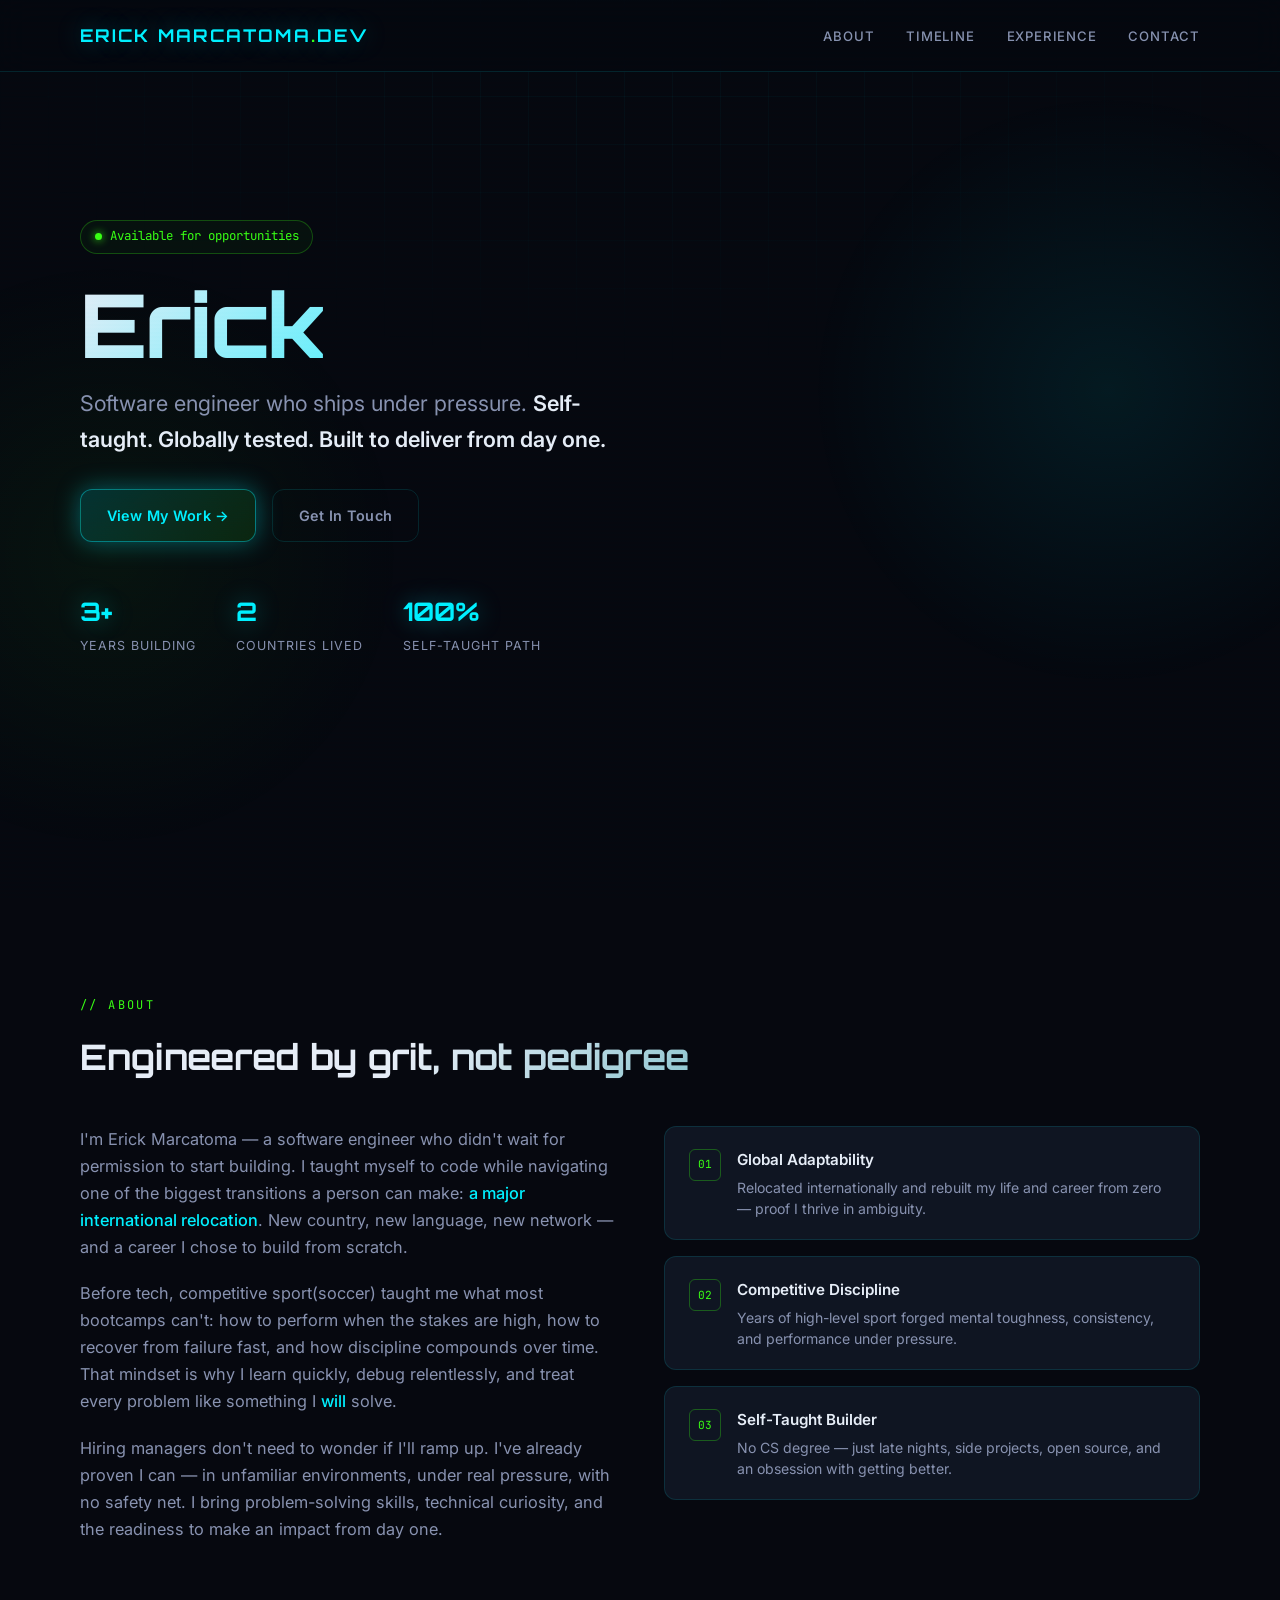
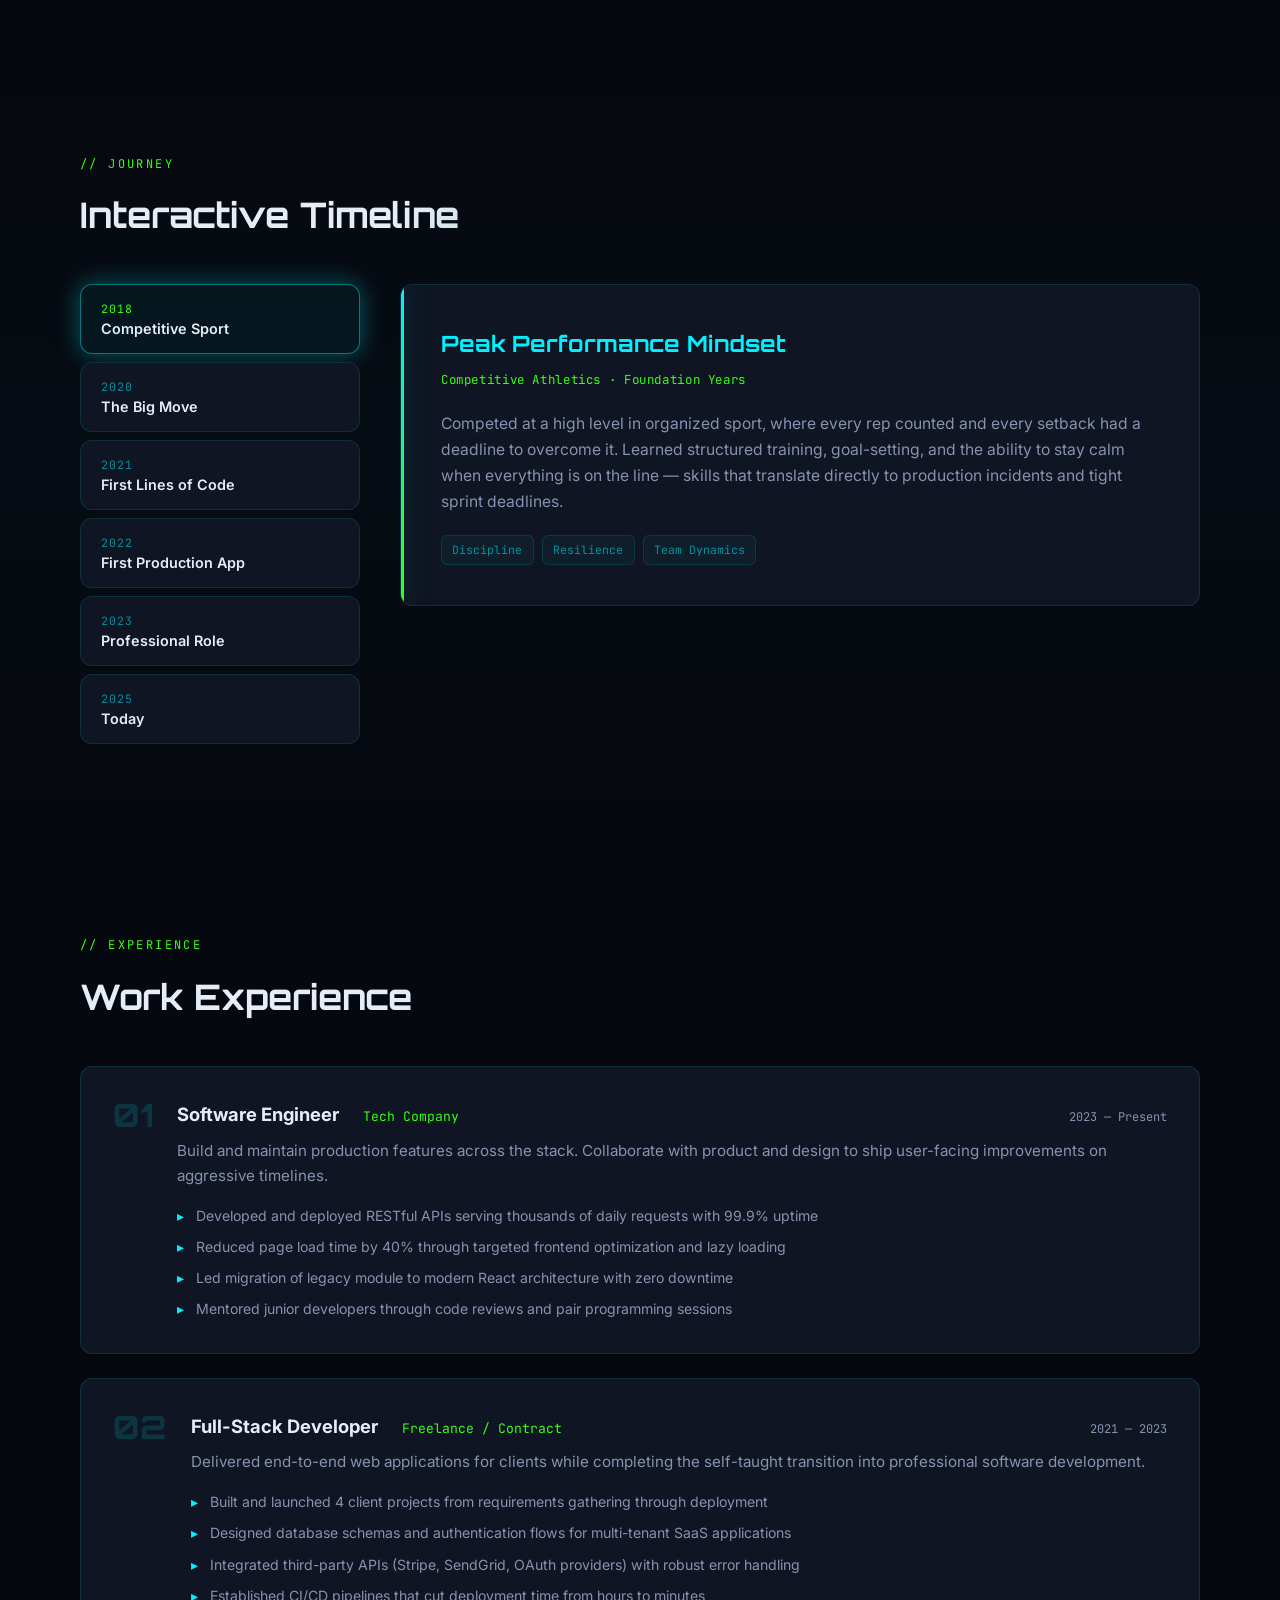
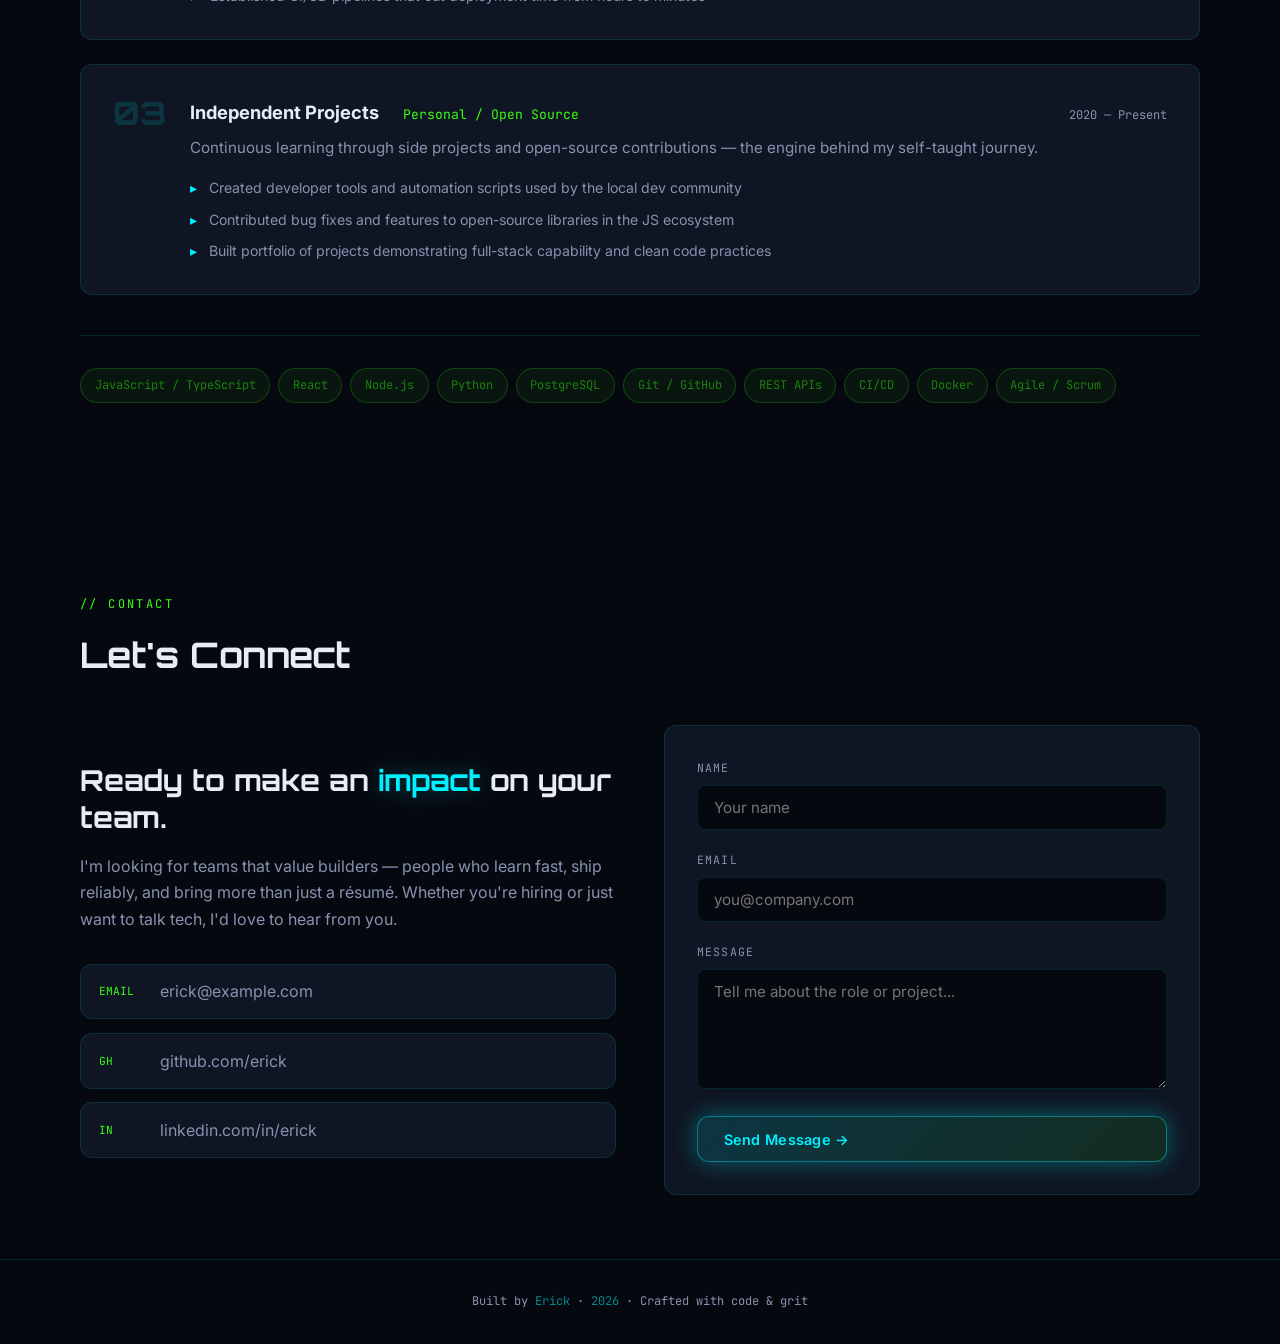
==== PersonalWebsite.html @ 497e7f6c "My first file about my personal website" ====
<!DOCTYPE html>
<html lang="en">
<head>
  <meta charset="UTF-8" />
  <meta name="viewport" content="width=device-width, initial-scale=1.0" />
  <meta name="description" content="Erick — Software Engineer. Self-taught builder with grit, discipline, and day-one impact." />
  <title>Erick Marcatoma | Software Engineer</title>
  <link rel="preconnect" href="https://fonts.googleapis.com" />
  <link rel="preconnect" href="https://fonts.gstatic.com" crossorigin />
  <link href="https://fonts.googleapis.com/css2?family=Inter:wght@300;400;500;600;700&family=Orbitron:wght@500;600;700;800&family=JetBrains+Mono:wght@400;500&display=swap" rel="stylesheet" />
  <style>
    :root {
      --bg: #06080f;
      --bg-elevated: #0c1019;
      --bg-card: #0f1522;
      --border: rgba(0, 240, 255, 0.12);
      --cyan: #00f0ff;
      --green: #39ff14;
      --cyan-dim: rgba(0, 240, 255, 0.55);
      --green-dim: rgba(57, 255, 20, 0.45);
      --text: #e6edf7;
      --text-muted: #8892b0;
      --glow-cyan: 0 0 24px rgba(0, 240, 255, 0.35);
      --glow-green: 0 0 24px rgba(57, 255, 20, 0.25);
      --font-display: "Orbitron", sans-serif;
      --font-body: "Inter", system-ui, sans-serif;
      --font-mono: "JetBrains Mono", monospace;
      --nav-h: 72px;
      --radius: 12px;
      --transition: 0.35s cubic-bezier(0.4, 0, 0.2, 1);
    }

    *, *::before, *::after { box-sizing: border-box; margin: 0; padding: 0; }
    html { scroll-behavior: smooth; scroll-padding-top: var(--nav-h); }

    body {
      font-family: var(--font-body);
      background: var(--bg);
      color: var(--text);
      line-height: 1.65;
      overflow-x: hidden;
    }

    /* Grid background */
    body::before {
      content: "";
      position: fixed;
      inset: 0;
      background-image:
        linear-gradient(rgba(0, 240, 255, 0.03) 1px, transparent 1px),
        linear-gradient(90deg, rgba(0, 240, 255, 0.03) 1px, transparent 1px);
      background-size: 48px 48px;
      mask-image: radial-gradient(ellipse 80% 60% at 50% 0%, black 20%, transparent 70%);
      pointer-events: none;
      z-index: 0;
    }

    .scanline {
      position: fixed;
      inset: 0;
      background: repeating-linear-gradient(
        0deg,
        transparent,
        transparent 2px,
        rgba(0, 240, 255, 0.015) 2px,
        rgba(0, 240, 255, 0.015) 4px
      );
      pointer-events: none;
      z-index: 9999;
      opacity: 0.4;
    }

    a { color: var(--cyan); text-decoration: none; transition: color var(--transition), text-shadow var(--transition); }
    a:hover { color: var(--green); text-shadow: var(--glow-green); }

    .container {
      width: min(1120px, 92vw);
      margin: 0 auto;
      position: relative;
      z-index: 1;
    }

    /* Nav */
    nav {
      position: fixed;
      top: 0;
      left: 0;
      right: 0;
      height: var(--nav-h);
      display: flex;
      align-items: center;
      z-index: 100;
      background: rgba(6, 8, 15, 0.82);
      backdrop-filter: blur(16px);
      border-bottom: 1px solid var(--border);
    }

    .nav-inner {
      width: min(1120px, 92vw);
      margin: 0 auto;
      display: flex;
      align-items: center;
      justify-content: space-between;
    }

    .logo {
      font-family: var(--font-display);
      font-weight: 700;
      font-size: 1.1rem;
      letter-spacing: 0.12em;
      color: var(--cyan);
      text-shadow: var(--glow-cyan);
    }

    .logo span { color: var(--green); }

    .nav-links {
      display: flex;
      gap: 2rem;
      list-style: none;
    }

    .nav-links a {
      font-size: 0.82rem;
      font-weight: 500;
      letter-spacing: 0.06em;
      text-transform: uppercase;
      color: var(--text-muted);
    }

    .nav-links a:hover,
    .nav-links a.active { color: var(--cyan); text-shadow: none; }

    .nav-toggle {
      display: none;
      background: none;
      border: 1px solid var(--border);
      color: var(--cyan);
      padding: 0.4rem 0.6rem;
      border-radius: 6px;
      cursor: pointer;
      font-family: var(--font-mono);
    }

    /* Sections */
    section { padding: 6rem 0; }

    .section-label {
      font-family: var(--font-mono);
      font-size: 0.75rem;
      letter-spacing: 0.2em;
      text-transform: uppercase;
      color: var(--green);
      margin-bottom: 0.75rem;
    }

    .section-title {
      font-family: var(--font-display);
      font-size: clamp(1.6rem, 4vw, 2.2rem);
      font-weight: 700;
      margin-bottom: 2.5rem;
      background: linear-gradient(135deg, var(--text) 30%, var(--cyan-dim));
      -webkit-background-clip: text;
      -webkit-text-fill-color: transparent;
      background-clip: text;
    }

    .reveal {
      opacity: 0;
      transform: translateY(28px);
      transition: opacity 0.7s ease, transform 0.7s ease;
    }

    .reveal.visible {
      opacity: 1;
      transform: translateY(0);
    }

    /* Hero */
    #hero {
      min-height: 100vh;
      display: flex;
      align-items: center;
      padding-top: var(--nav-h);
      position: relative;
    }

    .hero-glow {
      position: absolute;
      width: 600px;
      height: 600px;
      border-radius: 50%;
      background: radial-gradient(circle, rgba(0, 240, 255, 0.08) 0%, transparent 70%);
      top: 10%;
      right: -10%;
      animation: pulse-glow 6s ease-in-out infinite;
      pointer-events: none;
    }

    .hero-glow.green {
      background: radial-gradient(circle, rgba(57, 255, 20, 0.05) 0%, transparent 70%);
      top: auto;
      bottom: 5%;
      left: -15%;
      right: auto;
      animation-delay: -3s;
    }

    @keyframes pulse-glow {
      0%, 100% { transform: scale(1); opacity: 0.6; }
      50% { transform: scale(1.08); opacity: 1; }
    }

    .hero-status {
      display: inline-flex;
      align-items: center;
      gap: 0.5rem;
      font-family: var(--font-mono);
      font-size: 0.78rem;
      color: var(--green);
      border: 1px solid rgba(57, 255, 20, 0.25);
      padding: 0.35rem 0.85rem;
      border-radius: 999px;
      margin-bottom: 1.5rem;
      background: rgba(57, 255, 20, 0.04);
    }

    .hero-status::before {
      content: "";
      width: 7px;
      height: 7px;
      border-radius: 50%;
      background: var(--green);
      box-shadow: 0 0 8px var(--green);
      animation: blink 2s ease-in-out infinite;
    }

    @keyframes blink {
      0%, 100% { opacity: 1; }
      50% { opacity: 0.35; }
    }

    .hero-name {
      font-family: var(--font-display);
      font-size: clamp(3rem, 10vw, 5.5rem);
      font-weight: 800;
      line-height: 1.05;
      letter-spacing: -0.02em;
      margin-bottom: 1rem;
    }

    .hero-name .line {
      display: block;
      background: linear-gradient(135deg, var(--text) 0%, var(--cyan) 50%, var(--green) 100%);
      -webkit-background-clip: text;
      -webkit-text-fill-color: transparent;
      background-clip: text;
    }

    .hero-tagline {
      font-size: clamp(1.05rem, 2.5vw, 1.35rem);
      color: var(--text-muted);
      max-width: 540px;
      margin-bottom: 2rem;
    }

    .hero-tagline strong {
      color: var(--text);
      font-weight: 600;
    }

    .hero-cta {
      display: flex;
      flex-wrap: wrap;
      gap: 1rem;
      margin-bottom: 3rem;
    }

    .btn {
      display: inline-flex;
      align-items: center;
      gap: 0.5rem;
      padding: 0.85rem 1.6rem;
      border-radius: var(--radius);
      font-weight: 600;
      font-size: 0.9rem;
      letter-spacing: 0.02em;
      cursor: pointer;
      transition: all var(--transition);
      border: none;
      font-family: var(--font-body);
    }

    .btn-primary {
      background: linear-gradient(135deg, rgba(0, 240, 255, 0.15), rgba(57, 255, 20, 0.1));
      color: var(--cyan);
      border: 1px solid rgba(0, 240, 255, 0.4);
      box-shadow: var(--glow-cyan);
    }

    .btn-primary:hover {
      background: linear-gradient(135deg, rgba(0, 240, 255, 0.25), rgba(57, 255, 20, 0.15));
      transform: translateY(-2px);
      color: var(--green);
    }

    .btn-ghost {
      background: transparent;
      color: var(--text-muted);
      border: 1px solid var(--border);
    }

    .btn-ghost:hover {
      border-color: var(--cyan-dim);
      color: var(--cyan);
    }

    .hero-stats {
      display: flex;
      flex-wrap: wrap;
      gap: 2.5rem;
    }

    .stat-value {
      font-family: var(--font-display);
      font-size: 1.6rem;
      font-weight: 700;
      color: var(--cyan);
      text-shadow: var(--glow-cyan);
    }

    .stat-label {
      font-size: 0.78rem;
      color: var(--text-muted);
      text-transform: uppercase;
      letter-spacing: 0.08em;
      margin-top: 0.2rem;
    }

    /* About */
    .about-grid {
      display: grid;
      grid-template-columns: 1fr 1fr;
      gap: 3rem;
      align-items: start;
    }

    .about-text p {
      color: var(--text-muted);
      margin-bottom: 1.25rem;
      font-size: 1.02rem;
    }

    .about-text p em {
      color: var(--cyan);
      font-style: normal;
      font-weight: 500;
    }

    .pillars {
      display: flex;
      flex-direction: column;
      gap: 1rem;
    }

    .pillar {
      background: var(--bg-card);
      border: 1px solid var(--border);
      border-radius: var(--radius);
      padding: 1.25rem 1.5rem;
      display: flex;
      gap: 1rem;
      align-items: flex-start;
      transition: border-color var(--transition), box-shadow var(--transition), transform var(--transition);
    }

    .pillar:hover {
      border-color: rgba(0, 240, 255, 0.35);
      box-shadow: var(--glow-cyan);
      transform: translateX(4px);
    }

    .pillar-icon {
      font-family: var(--font-mono);
      font-size: 0.7rem;
      color: var(--green);
      border: 1px solid rgba(57, 255, 20, 0.3);
      padding: 0.35rem 0.5rem;
      border-radius: 6px;
      flex-shrink: 0;
      margin-top: 2px;
    }

    .pillar h3 {
      font-size: 0.95rem;
      font-weight: 600;
      margin-bottom: 0.3rem;
      color: var(--text);
    }

    .pillar p {
      font-size: 0.88rem;
      color: var(--text-muted);
      line-height: 1.5;
    }

    /* Timeline */
    #timeline { background: linear-gradient(180deg, transparent, rgba(0, 240, 255, 0.02), transparent); }

    .timeline-wrapper {
      display: grid;
      grid-template-columns: 280px 1fr;
      gap: 2.5rem;
      align-items: start;
    }

    .timeline-nav {
      position: sticky;
      top: calc(var(--nav-h) + 2rem);
      display: flex;
      flex-direction: column;
      gap: 0.5rem;
    }

    .timeline-btn {
      background: var(--bg-card);
      border: 1px solid var(--border);
      border-radius: var(--radius);
      padding: 1rem 1.25rem;
      text-align: left;
      cursor: pointer;
      transition: all var(--transition);
      color: var(--text-muted);
      font-family: var(--font-body);
    }

    .timeline-btn .year {
      font-family: var(--font-mono);
      font-size: 0.72rem;
      color: var(--cyan-dim);
      letter-spacing: 0.1em;
      display: block;
      margin-bottom: 0.25rem;
    }

    .timeline-btn .label {
      font-size: 0.9rem;
      font-weight: 600;
      color: var(--text);
    }

    .timeline-btn:hover,
    .timeline-btn.active {
      border-color: rgba(0, 240, 255, 0.45);
      background: rgba(0, 240, 255, 0.05);
      box-shadow: var(--glow-cyan);
    }

    .timeline-btn.active .year { color: var(--green); }

    .timeline-panel {
      background: var(--bg-card);
      border: 1px solid var(--border);
      border-radius: var(--radius);
      padding: 2.5rem;
      min-height: 320px;
      position: relative;
      overflow: hidden;
    }

    .timeline-panel::before {
      content: "";
      position: absolute;
      top: 0;
      left: 0;
      width: 3px;
      height: 100%;
      background: linear-gradient(180deg, var(--cyan), var(--green));
      box-shadow: var(--glow-cyan);
    }

    .timeline-content {
      display: none;
      animation: fadeSlide 0.45s ease;
    }

    .timeline-content.active { display: block; }

    @keyframes fadeSlide {
      from { opacity: 0; transform: translateX(12px); }
      to { opacity: 1; transform: translateX(0); }
    }

    .timeline-content h3 {
      font-family: var(--font-display);
      font-size: 1.4rem;
      margin-bottom: 0.5rem;
      color: var(--cyan);
    }

    .timeline-content .meta {
      font-family: var(--font-mono);
      font-size: 0.78rem;
      color: var(--green);
      margin-bottom: 1.25rem;
      letter-spacing: 0.05em;
    }

    .timeline-content p {
      color: var(--text-muted);
      margin-bottom: 1rem;
      font-size: 0.98rem;
    }

    .timeline-tags {
      display: flex;
      flex-wrap: wrap;
      gap: 0.5rem;
      margin-top: 1.25rem;
    }

    .tag {
      font-family: var(--font-mono);
      font-size: 0.72rem;
      padding: 0.3rem 0.65rem;
      border-radius: 6px;
      border: 1px solid var(--border);
      color: var(--cyan-dim);
      background: rgba(0, 240, 255, 0.04);
    }

    /* Work */
    .work-grid {
      display: grid;
      gap: 1.5rem;
    }

    .work-card {
      background: var(--bg-card);
      border: 1px solid var(--border);
      border-radius: var(--radius);
      padding: 2rem;
      display: grid;
      grid-template-columns: auto 1fr;
      gap: 1.5rem;
      transition: border-color var(--transition), box-shadow var(--transition);
    }

    .work-card:hover {
      border-color: rgba(57, 255, 20, 0.3);
      box-shadow: var(--glow-green);
    }

    .work-index {
      font-family: var(--font-display);
      font-size: 2rem;
      font-weight: 800;
      color: rgba(0, 240, 255, 0.15);
      line-height: 1;
      user-select: none;
    }

    .work-header {
      display: flex;
      flex-wrap: wrap;
      align-items: baseline;
      gap: 0.75rem 1.5rem;
      margin-bottom: 0.5rem;
    }

    .work-header h3 {
      font-size: 1.15rem;
      font-weight: 700;
    }

    .work-company {
      font-family: var(--font-mono);
      font-size: 0.82rem;
      color: var(--green);
    }

    .work-period {
      font-family: var(--font-mono);
      font-size: 0.75rem;
      color: var(--text-muted);
      margin-left: auto;
    }

    .work-desc {
      color: var(--text-muted);
      font-size: 0.95rem;
      margin-bottom: 1rem;
    }

    .work-highlights {
      list-style: none;
      display: flex;
      flex-direction: column;
      gap: 0.5rem;
    }

    .work-highlights li {
      font-size: 0.88rem;
      color: var(--text-muted);
      padding-left: 1.2rem;
      position: relative;
    }

    .work-highlights li::before {
      content: "▸";
      position: absolute;
      left: 0;
      color: var(--cyan);
    }

    .skills-row {
      display: flex;
      flex-wrap: wrap;
      gap: 0.5rem;
      margin-top: 2.5rem;
      padding-top: 2rem;
      border-top: 1px solid var(--border);
    }

    .skill-chip {
      font-family: var(--font-mono);
      font-size: 0.75rem;
      padding: 0.4rem 0.85rem;
      border-radius: 999px;
      background: rgba(57, 255, 20, 0.06);
      border: 1px solid rgba(57, 255, 20, 0.2);
      color: var(--green-dim);
      transition: all var(--transition);
    }

    .skill-chip:hover {
      border-color: var(--green);
      color: var(--green);
      box-shadow: var(--glow-green);
    }

    /* Contact */
    #contact {
      padding-bottom: 4rem;
    }

    .contact-grid {
      display: grid;
      grid-template-columns: 1fr 1fr;
      gap: 3rem;
      align-items: center;
    }

    .contact-text h3 {
      font-family: var(--font-display);
      font-size: 1.8rem;
      margin-bottom: 1rem;
      line-height: 1.3;
    }

    .contact-text h3 span {
      color: var(--cyan);
      text-shadow: var(--glow-cyan);
    }

    .contact-text p {
      color: var(--text-muted);
      margin-bottom: 2rem;
      font-size: 1rem;
    }

    .contact-links {
      display: flex;
      flex-direction: column;
      gap: 0.85rem;
    }

    .contact-link {
      display: flex;
      align-items: center;
      gap: 0.85rem;
      padding: 0.85rem 1.1rem;
      background: var(--bg-card);
      border: 1px solid var(--border);
      border-radius: var(--radius);
      color: var(--text-muted);
      transition: all var(--transition);
    }

    .contact-link:hover {
      border-color: rgba(0, 240, 255, 0.35);
      color: var(--cyan);
      transform: translateX(4px);
    }

    .contact-link .icon {
      font-family: var(--font-mono);
      font-size: 0.7rem;
      color: var(--green);
      min-width: 3rem;
    }

    .contact-form {
      background: var(--bg-card);
      border: 1px solid var(--border);
      border-radius: var(--radius);
      padding: 2rem;
    }

    .form-group {
      margin-bottom: 1.25rem;
    }

    .form-group label {
      display: block;
      font-family: var(--font-mono);
      font-size: 0.72rem;
      letter-spacing: 0.1em;
      text-transform: uppercase;
      color: var(--text-muted);
      margin-bottom: 0.5rem;
    }

    .form-group input,
    .form-group textarea {
      width: 100%;
      background: var(--bg);
      border: 1px solid var(--border);
      border-radius: 8px;
      padding: 0.75rem 1rem;
      color: var(--text);
      font-family: var(--font-body);
      font-size: 0.95rem;
      transition: border-color var(--transition), box-shadow var(--transition);
      outline: none;
    }

    .form-group input:focus,
    .form-group textarea:focus {
      border-color: rgba(0, 240, 255, 0.45);
      box-shadow: 0 0 0 3px rgba(0, 240, 255, 0.08);
    }

    .form-group textarea { resize: vertical; min-height: 120px; }

    .form-success {
      display: none;
      margin-top: 1rem;
      font-family: var(--font-mono);
      font-size: 0.82rem;
      color: var(--green);
    }

    .form-success.show { display: block; }

    footer {
      border-top: 1px solid var(--border);
      padding: 2rem 0;
      text-align: center;
      font-family: var(--font-mono);
      font-size: 0.75rem;
      color: var(--text-muted);
      position: relative;
      z-index: 1;
    }

    footer span { color: var(--cyan-dim); }

    /* Responsive */
    @media (max-width: 900px) {
      .about-grid,
      .timeline-wrapper,
      .contact-grid { grid-template-columns: 1fr; }

      .timeline-nav {
        position: static;
        flex-direction: row;
        overflow-x: auto;
        padding-bottom: 0.5rem;
      }

      .timeline-btn { min-width: 160px; flex-shrink: 0; }

      .work-period { margin-left: 0; width: 100%; }

      .nav-links {
        display: none;
        position: absolute;
        top: var(--nav-h);
        left: 0;
        right: 0;
        flex-direction: column;
        background: rgba(6, 8, 15, 0.97);
        padding: 1.5rem 2rem;
        gap: 1.25rem;
        border-bottom: 1px solid var(--border);
      }

      .nav-links.open { display: flex; }

      .nav-toggle { display: block; }
    }

    @media (max-width: 600px) {
      .work-card { grid-template-columns: 1fr; }
      .work-index { font-size: 1.2rem; }
      section { padding: 4rem 0; }
    }
  </style>
</head>
<body>
  <div class="scanline" aria-hidden="true"></div>

  <nav>
    <div class="nav-inner">
      <a href="#hero" class="logo">ERICK MARCATOMA<span>.</span>DEV</a>
      <button class="nav-toggle" aria-label="Toggle menu" id="navToggle">≡</button>
      <ul class="nav-links" id="navLinks">
        <li><a href="#about">About</a></li>
        <li><a href="#timeline">Timeline</a></li>
        <li><a href="#work">Experience</a></li>
        <li><a href="#contact">Contact</a></li>
      </ul>
    </div>
  </nav>

  <main>
    <!-- Hero -->
    <section id="hero">
      <div class="hero-glow" aria-hidden="true"></div>
      <div class="hero-glow green" aria-hidden="true"></div>
      <div class="container">
        <div class="reveal">
          <div class="hero-status">Available for opportunities</div>
          <h1 class="hero-name">
            <span class="line">Erick</span>
          </h1>
          <p class="hero-tagline">
            Software engineer who ships under pressure.
            <strong>Self-taught. Globally tested. Built to deliver from day one.</strong>
          </p>
          <div class="hero-cta">
            <a href="#work" class="btn btn-primary">View My Work →</a>
            <a href="#contact" class="btn btn-ghost">Get In Touch</a>
          </div>
          <div class="hero-stats">
            <div>
              <div class="stat-value">3+</div>
              <div class="stat-label">Years Building</div>
            </div>
            <div>
              <div class="stat-value">2</div>
              <div class="stat-label">Countries Lived</div>
            </div>
            <div>
              <div class="stat-value">100%</div>
              <div class="stat-label">Self-Taught Path</div>
            </div>
          </div>
        </div>
      </div>
    </section>

    <!-- About -->
    <section id="about">
      <div class="container">
        <div class="reveal">
          <p class="section-label">// about</p>
          <h2 class="section-title">Engineered by grit, not pedigree</h2>
        </div>
        <div class="about-grid">
          <div class="about-text reveal">
            <p>
              I'm Erick Marcatoma — a software engineer who didn't wait for permission to start building.
              I taught myself to code while navigating one of the biggest transitions a person can make:
              <em>a major international relocation</em>. New country, new language, new network — and a
              career I chose to build from scratch.
            </p>
            <p>
              Before tech, competitive sport(soccer) taught me what most bootcamps can't: how to perform when
              the stakes are high, how to recover from failure fast, and how discipline compounds over time.
              That mindset is why I learn quickly, debug relentlessly, and treat every problem like something
              I <em>will</em> solve.
            </p>
            <p>
              Hiring managers don't need to wonder if I'll ramp up. I've already proven I can — in unfamiliar
              environments, under real pressure, with no safety net. I bring problem-solving skills, technical
              curiosity, and the readiness to make an impact from day one.
            </p>
          </div>
          <div class="pillars reveal">
            <div class="pillar">
              <span class="pillar-icon">01</span>
              <div>
                <h3>Global Adaptability</h3>
                <p>Relocated internationally and rebuilt my life and career from zero — proof I thrive in ambiguity.</p>
              </div>
            </div>
            <div class="pillar">
              <span class="pillar-icon">02</span>
              <div>
                <h3>Competitive Discipline</h3>
                <p>Years of high-level sport forged mental toughness, consistency, and performance under pressure.</p>
              </div>
            </div>
            <div class="pillar">
              <span class="pillar-icon">03</span>
              <div>
                <h3>Self-Taught Builder</h3>
                <p>No CS degree — just late nights, side projects, open source, and an obsession with getting better.</p>
              </div>
            </div>
          </div>
        </div>
      </div>
    </section>

    <!-- Timeline -->
    <section id="timeline">
      <div class="container">
        <div class="reveal">
          <p class="section-label">// journey</p>
          <h2 class="section-title">Interactive Timeline</h2>
        </div>
        <div class="timeline-wrapper reveal">
          <div class="timeline-nav" role="tablist" aria-label="Career timeline">
            <button class="timeline-btn active" role="tab" aria-selected="true" data-target="tl-1">
              <span class="year">2018</span>
              <span class="label">Competitive Sport</span>
            </button>
            <button class="timeline-btn" role="tab" aria-selected="false" data-target="tl-2">
              <span class="year">2020</span>
              <span class="label">The Big Move</span>
            </button>
            <button class="timeline-btn" role="tab" aria-selected="false" data-target="tl-3">
              <span class="year">2021</span>
              <span class="label">First Lines of Code</span>
            </button>
            <button class="timeline-btn" role="tab" aria-selected="false" data-target="tl-4">
              <span class="year">2022</span>
              <span class="label">First Production App</span>
            </button>
            <button class="timeline-btn" role="tab" aria-selected="false" data-target="tl-5">
              <span class="year">2023</span>
              <span class="label">Professional Role</span>
            </button>
            <button class="timeline-btn" role="tab" aria-selected="false" data-target="tl-6">
              <span class="year">2025</span>
              <span class="label">Today</span>
            </button>
          </div>
          <div class="timeline-panel" role="tabpanel">
            <div class="timeline-content active" id="tl-1">
              <h3>Peak Performance Mindset</h3>
              <p class="meta">Competitive Athletics · Foundation Years</p>
              <p>
                Competed at a high level in organized sport, where every rep counted and every setback
                had a deadline to overcome it. Learned structured training, goal-setting, and the ability
                to stay calm when everything is on the line — skills that translate directly to production
                incidents and tight sprint deadlines.
              </p>
              <div class="timeline-tags">
                <span class="tag">Discipline</span>
                <span class="tag">Resilience</span>
                <span class="tag">Team Dynamics</span>
              </div>
            </div>
            <div class="timeline-content" id="tl-2">
              <h3>International Relocation</h3>
              <p class="meta">New Country · Complete Reset</p>
              <p>
                Made a life-changing move across borders — new culture, new language, new professional
                landscape. No existing network, no fallback plan. Adapted fast, learned to communicate
                under uncertainty, and developed the kind of resourcefulness that only comes from
                rebuilding everything from scratch.
              </p>
              <div class="timeline-tags">
                <span class="tag">Adaptability</span>
                <span class="tag">Cross-Cultural</span>
                <span class="tag">Independence</span>
              </div>
            </div>
            <div class="timeline-content" id="tl-3">
              <h3>Self-Taught Developer</h3>
              <p class="meta">JavaScript · Python · Fundamentals</p>
              <p>
                Started coding with free resources, documentation, and relentless practice. Built
                small projects, broke things, fixed them, and repeated. No bootcamp shortcut — just
                consistent effort, curiosity, and the same discipline I learned on the field applied
                to a keyboard.
              </p>
              <div class="timeline-tags">
                <span class="tag">JavaScript</span>
                <span class="tag">Python</span>
                <span class="tag">Git</span>
                <span class="tag">Problem Solving</span>
              </div>
            </div>
            <div class="timeline-content" id="tl-4">
              <h3>First Real-World Project</h3>
              <p class="meta">Full-Stack Application · Users in Production</p>
              <p>
                Shipped a full-stack application used by real users — handling auth, APIs, deployment,
                and the unglamorous work of maintenance. Learned that building software is 20% writing
                code and 80% thinking clearly about users, edge cases, and trade-offs.
              </p>
              <div class="timeline-tags">
                <span class="tag">React</span>
                <span class="tag">Node.js</span>
                <span class="tag">PostgreSQL</span>
                <span class="tag">Deployment</span>
              </div>
            </div>
            <div class="timeline-content" id="tl-5">
              <h3>Professional Software Engineer</h3>
              <p class="meta">Industry Role · Team Environment</p>
              <p>
                Joined a professional engineering team and contributed to production systems from week one.
                Code reviews, agile workflows, on-call rotations — the full experience. Proved that a
                self-taught background isn't a liability; it's evidence of initiative most candidates can't match.
              </p>
              <div class="timeline-tags">
                <span class="tag">Code Review</span>
                <span class="tag">Agile</span>
                <span class="tag">CI/CD</span>
                <span class="tag">Collaboration</span>
              </div>
            </div>
            <div class="timeline-content" id="tl-6">
              <h3>Ready for What's Next</h3>
              <p class="meta">Present · Open to Impact</p>
              <p>
                Today I'm a confident, modern engineer looking for teams that value builders who show up
                ready to work. I combine technical skill with the soft skills that actually matter:
                learning fast, communicating clearly, and delivering when it counts. Let's build something
                worth shipping.
              </p>
              <div class="timeline-tags">
                <span class="tag">Open to Work</span>
                <span class="tag">Remote-Ready</span>
                <span class="tag">Day-One Impact</span>
              </div>
            </div>
          </div>
        </div>
      </div>
    </section>

    <!-- Work Experience -->
    <section id="work">
      <div class="container">
        <div class="reveal">
          <p class="section-label">// experience</p>
          <h2 class="section-title">Work Experience</h2>
        </div>
        <div class="work-grid">
          <article class="work-card reveal">
            <div class="work-index">01</div>
            <div>
              <div class="work-header">
                <h3>Software Engineer</h3>
                <span class="work-company">Tech Company</span>
                <span class="work-period">2023 — Present</span>
              </div>
              <p class="work-desc">
                Build and maintain production features across the stack. Collaborate with product and design
                to ship user-facing improvements on aggressive timelines.
              </p>
              <ul class="work-highlights">
                <li>Developed and deployed RESTful APIs serving thousands of daily requests with 99.9% uptime</li>
                <li>Reduced page load time by 40% through targeted frontend optimization and lazy loading</li>
                <li>Led migration of legacy module to modern React architecture with zero downtime</li>
                <li>Mentored junior developers through code reviews and pair programming sessions</li>
              </ul>
            </div>
          </article>
          <article class="work-card reveal">
            <div class="work-index">02</div>
            <div>
              <div class="work-header">
                <h3>Full-Stack Developer</h3>
                <span class="work-company">Freelance / Contract</span>
                <span class="work-period">2021 — 2023</span>
              </div>
              <p class="work-desc">
                Delivered end-to-end web applications for clients while completing the self-taught transition
                into professional software development.
              </p>
              <ul class="work-highlights">
                <li>Built and launched 4 client projects from requirements gathering through deployment</li>
                <li>Designed database schemas and authentication flows for multi-tenant SaaS applications</li>
                <li>Integrated third-party APIs (Stripe, SendGrid, OAuth providers) with robust error handling</li>
                <li>Established CI/CD pipelines that cut deployment time from hours to minutes</li>
              </ul>
            </div>
          </article>
          <article class="work-card reveal">
            <div class="work-index">03</div>
            <div>
              <div class="work-header">
                <h3>Independent Projects</h3>
                <span class="work-company">Personal / Open Source</span>
                <span class="work-period">2020 — Present</span>
              </div>
              <p class="work-desc">
                Continuous learning through side projects and open-source contributions — the engine behind
                my self-taught journey.
              </p>
              <ul class="work-highlights">
                <li>Created developer tools and automation scripts used by the local dev community</li>
                <li>Contributed bug fixes and features to open-source libraries in the JS ecosystem</li>
                <li>Built portfolio of projects demonstrating full-stack capability and clean code practices</li>
              </ul>
            </div>
          </article>
        </div>
        <div class="skills-row reveal">
          <span class="skill-chip">JavaScript / TypeScript</span>
          <span class="skill-chip">React</span>
          <span class="skill-chip">Node.js</span>
          <span class="skill-chip">Python</span>
          <span class="skill-chip">PostgreSQL</span>
          <span class="skill-chip">Git / GitHub</span>
          <span class="skill-chip">REST APIs</span>
          <span class="skill-chip">CI/CD</span>
          <span class="skill-chip">Docker</span>
          <span class="skill-chip">Agile / Scrum</span>
        </div>
      </div>
    </section>

    <!-- Contact -->
    <section id="contact">
      <div class="container">
        <div class="reveal">
          <p class="section-label">// contact</p>
          <h2 class="section-title">Let's Connect</h2>
        </div>
        <div class="contact-grid">
          <div class="contact-text reveal">
            <h3>Ready to make an <span>impact</span> on your team.</h3>
            <p>
              I'm looking for teams that value builders — people who learn fast, ship reliably, and
              bring more than just a résumé. Whether you're hiring or just want to talk tech, I'd
              love to hear from you.
            </p>
            <div class="contact-links">
              <a href="mailto:erick@example.com" class="contact-link">
                <span class="icon">EMAIL</span>
                erick@example.com
              </a>
              <a href="https://github.com" target="_blank" rel="noopener noreferrer" class="contact-link">
                <span class="icon">GH</span>
                github.com/erick
              </a>
              <a href="https://linkedin.com" target="_blank" rel="noopener noreferrer" class="contact-link">
                <span class="icon">IN</span>
                linkedin.com/in/erick
              </a>
            </div>
          </div>
          <form class="contact-form reveal" id="contactForm">
            <div class="form-group">
              <label for="name">Name</label>
              <input type="text" id="name" name="name" required placeholder="Your name" />
            </div>
            <div class="form-group">
              <label for="email">Email</label>
              <input type="email" id="email" name="email" required placeholder="you@company.com" />
            </div>
            <div class="form-group">
              <label for="message">Message</label>
              <textarea id="message" name="message" required placeholder="Tell me about the role or project..."></textarea>
            </div>
            <button type="submit" class="btn btn-primary" style="width:100%">Send Message →</button>
            <p class="form-success" id="formSuccess">✓ Message sent — I'll get back to you soon.</p>
          </form>
        </div>
      </div>
    </section>
  </main>

  <footer>
    <div class="container">
      <p>Built by <span>Erick</span> · <span id="year"></span> · Crafted with code & grit</p>
    </div>
  </footer>

  <script>
    // Scroll reveal
    const revealEls = document.querySelectorAll(".reveal");
    const revealObserver = new IntersectionObserver(
      (entries) => {
        entries.forEach((entry, i) => {
          if (entry.isIntersecting) {
            setTimeout(() => entry.target.classList.add("visible"), i * 80);
            revealObserver.unobserve(entry.target);
          }
        });
      },
      { threshold: 0.12, rootMargin: "0px 0px -40px 0px" }
    );
    revealEls.forEach((el) => revealObserver.observe(el));

    // Timeline interaction
    const timelineBtns = document.querySelectorAll(".timeline-btn");
    const timelineContents = document.querySelectorAll(".timeline-content");

    timelineBtns.forEach((btn) => {
      btn.addEventListener("click", () => {
        const target = btn.dataset.target;
        timelineBtns.forEach((b) => {
          b.classList.remove("active");
          b.setAttribute("aria-selected", "false");
        });
        timelineContents.forEach((c) => c.classList.remove("active"));
        btn.classList.add("active");
        btn.setAttribute("aria-selected", "true");
        document.getElementById(target).classList.add("active");
      });
    });

    // Active nav link on scroll
    const sections = document.querySelectorAll("section[id]");
    const navAnchors = document.querySelectorAll(".nav-links a");

    const navObserver = new IntersectionObserver(
      (entries) => {
        entries.forEach((entry) => {
          if (entry.isIntersecting) {
            navAnchors.forEach((a) => {
              a.classList.toggle("active", a.getAttribute("href") === `#${entry.target.id}`);
            });
          }
        });
      },
      { threshold: 0.35, rootMargin: `-${parseInt(getComputedStyle(document.documentElement).getPropertyValue("--nav-h"))}px 0px -45% 0px` }
    );
    sections.forEach((s) => navObserver.observe(s));

    // Mobile nav toggle
    const navToggle = document.getElementById("navToggle");
    const navLinks = document.getElementById("navLinks");
    navToggle.addEventListener("click", () => navLinks.classList.toggle("open"));
    navLinks.querySelectorAll("a").forEach((a) => {
      a.addEventListener("click", () => navLinks.classList.remove("open"));
    });

    // Contact form
    document.getElementById("contactForm").addEventListener("submit", (e) => {
      e.preventDefault();
      document.getElementById("formSuccess").classList.add("show");
      e.target.reset();
      setTimeout(() => document.getElementById("formSuccess").classList.remove("show"), 4000);
    });

    // Footer year
    document.getElementById("year").textContent = new Date().getFullYear();
  </script>
</body>
</html>
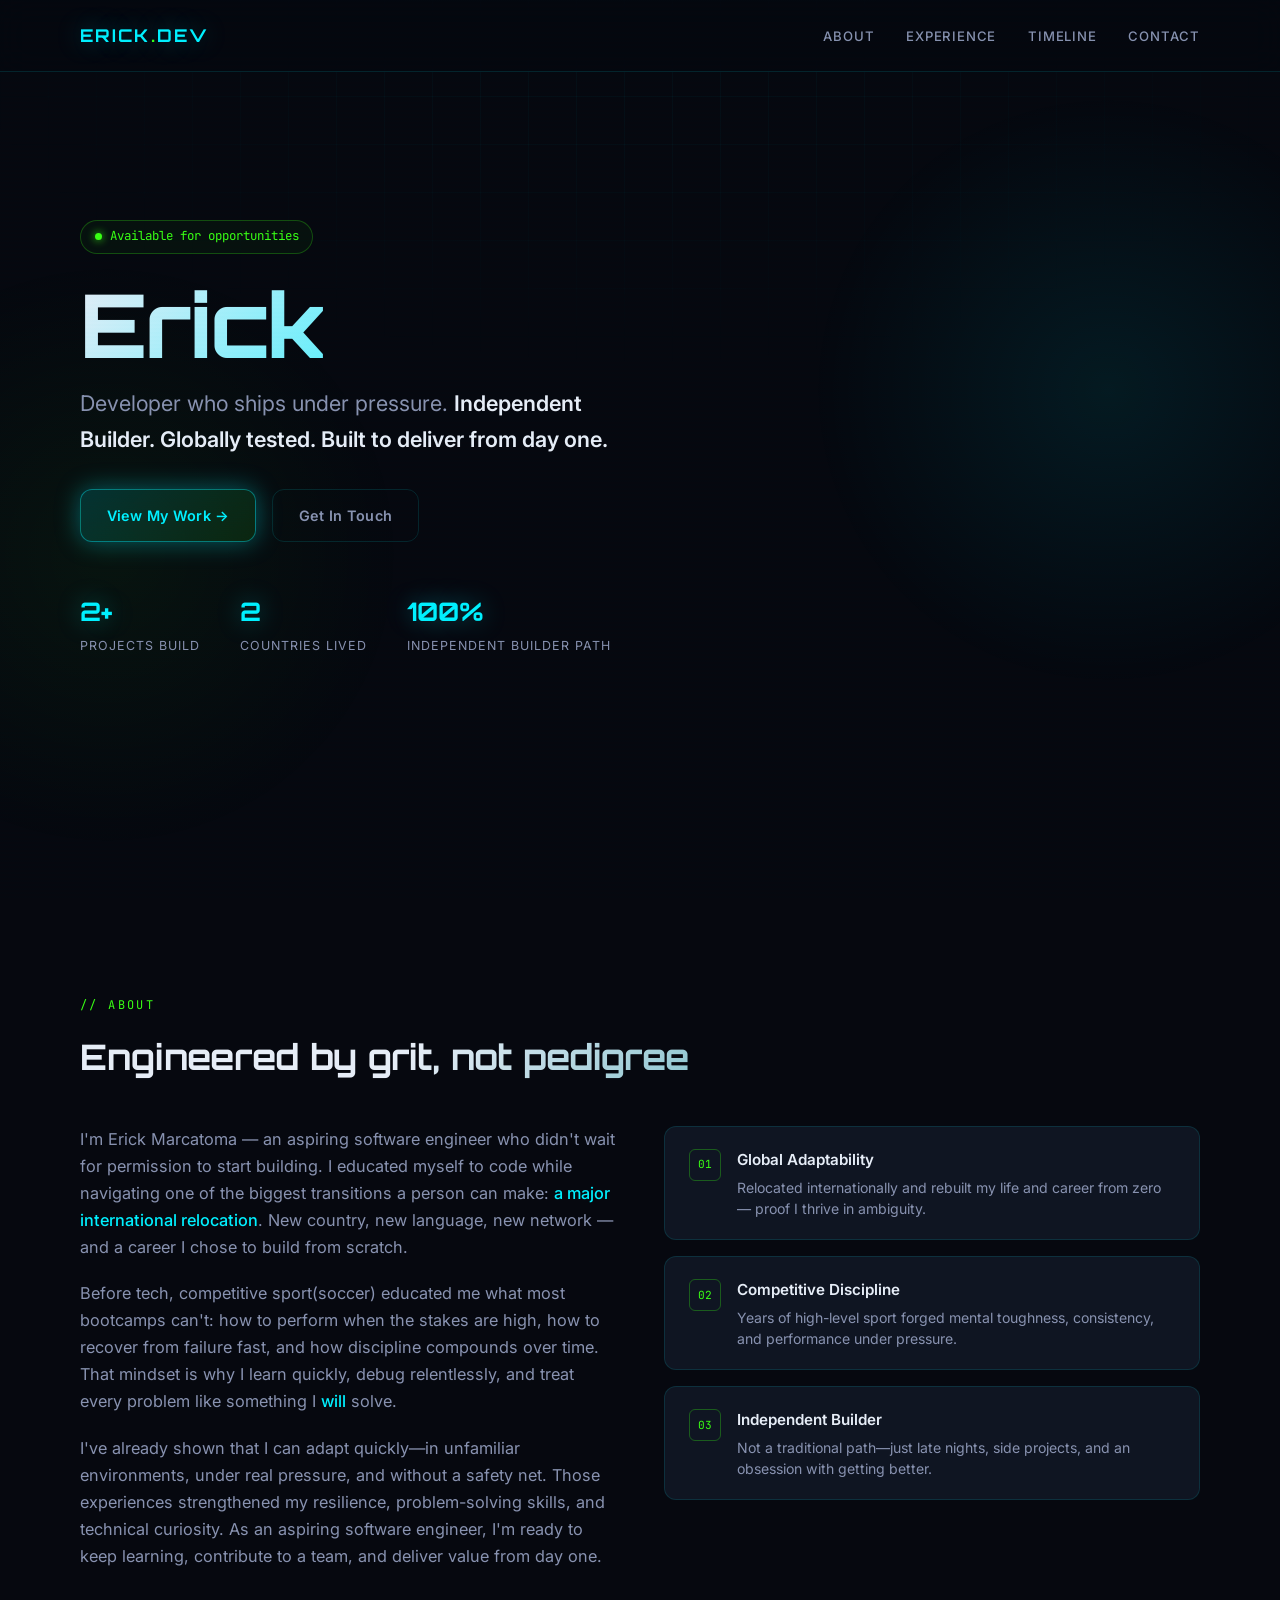
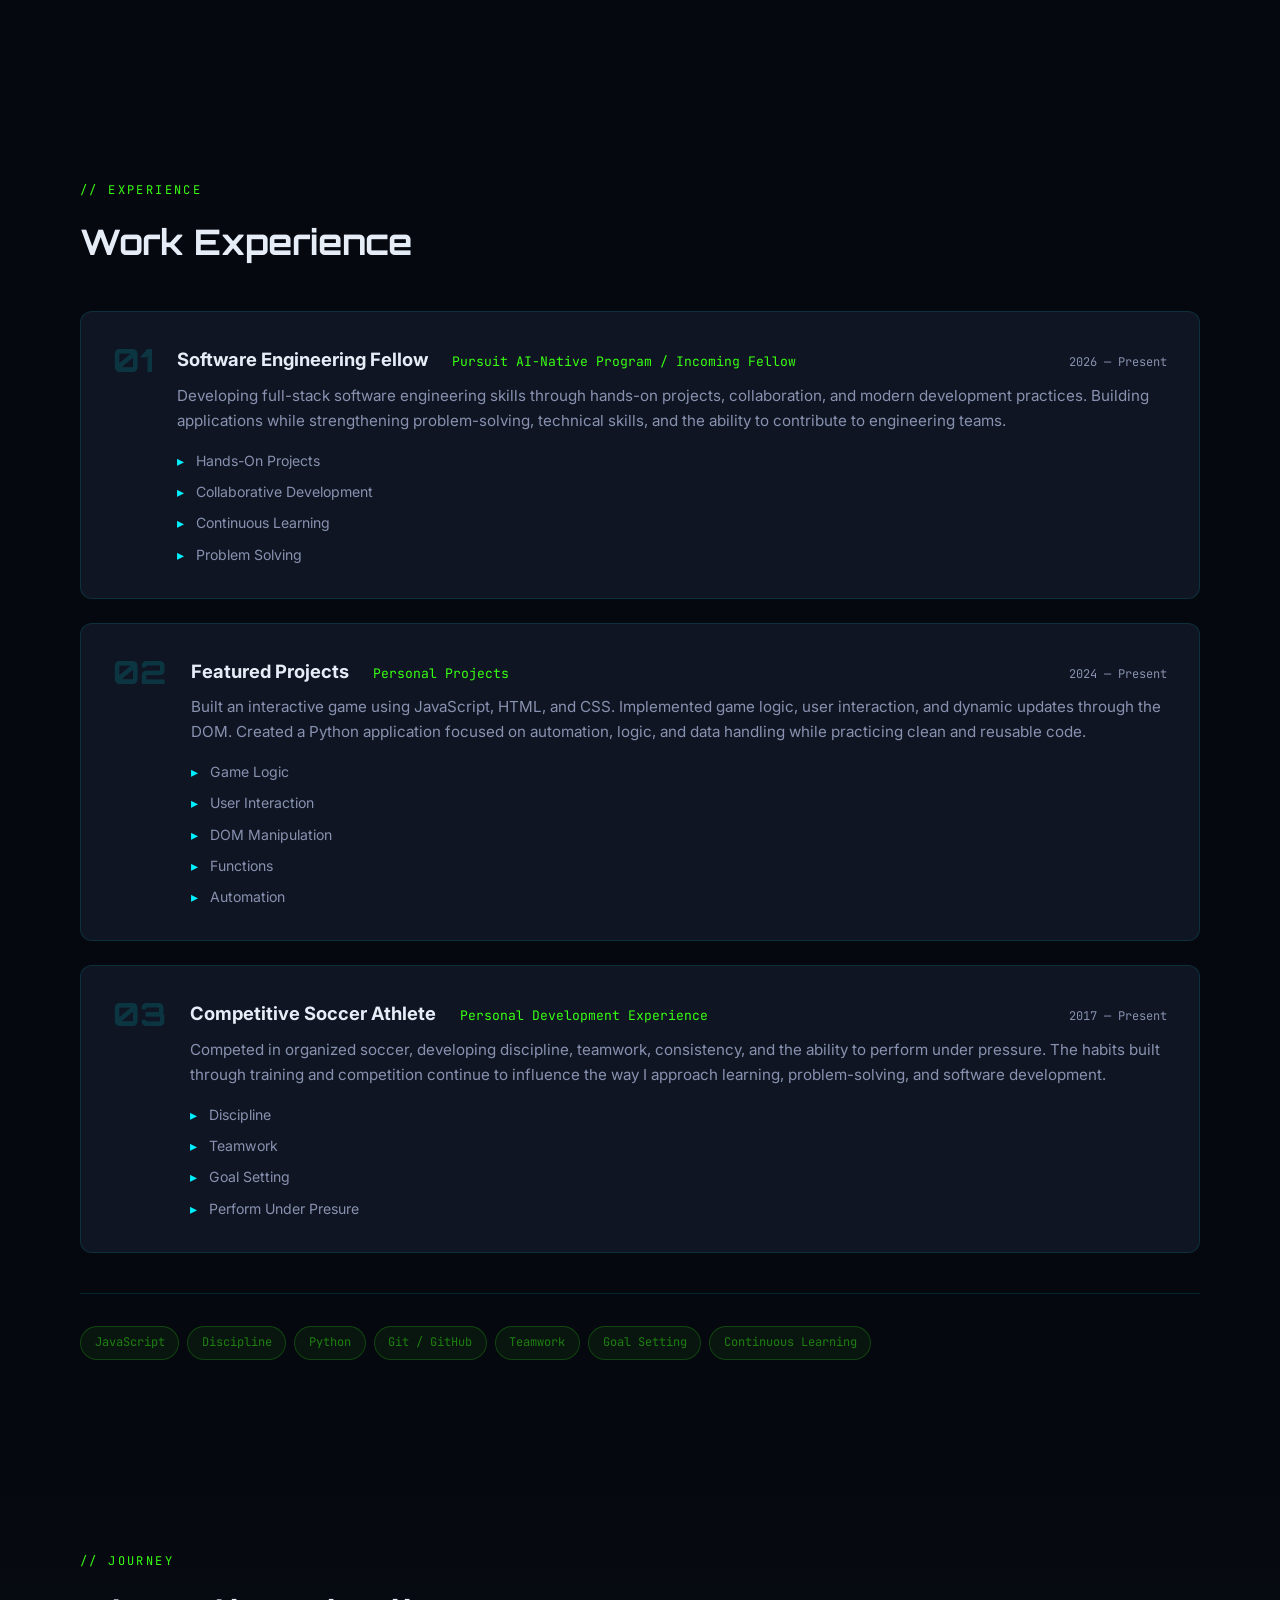
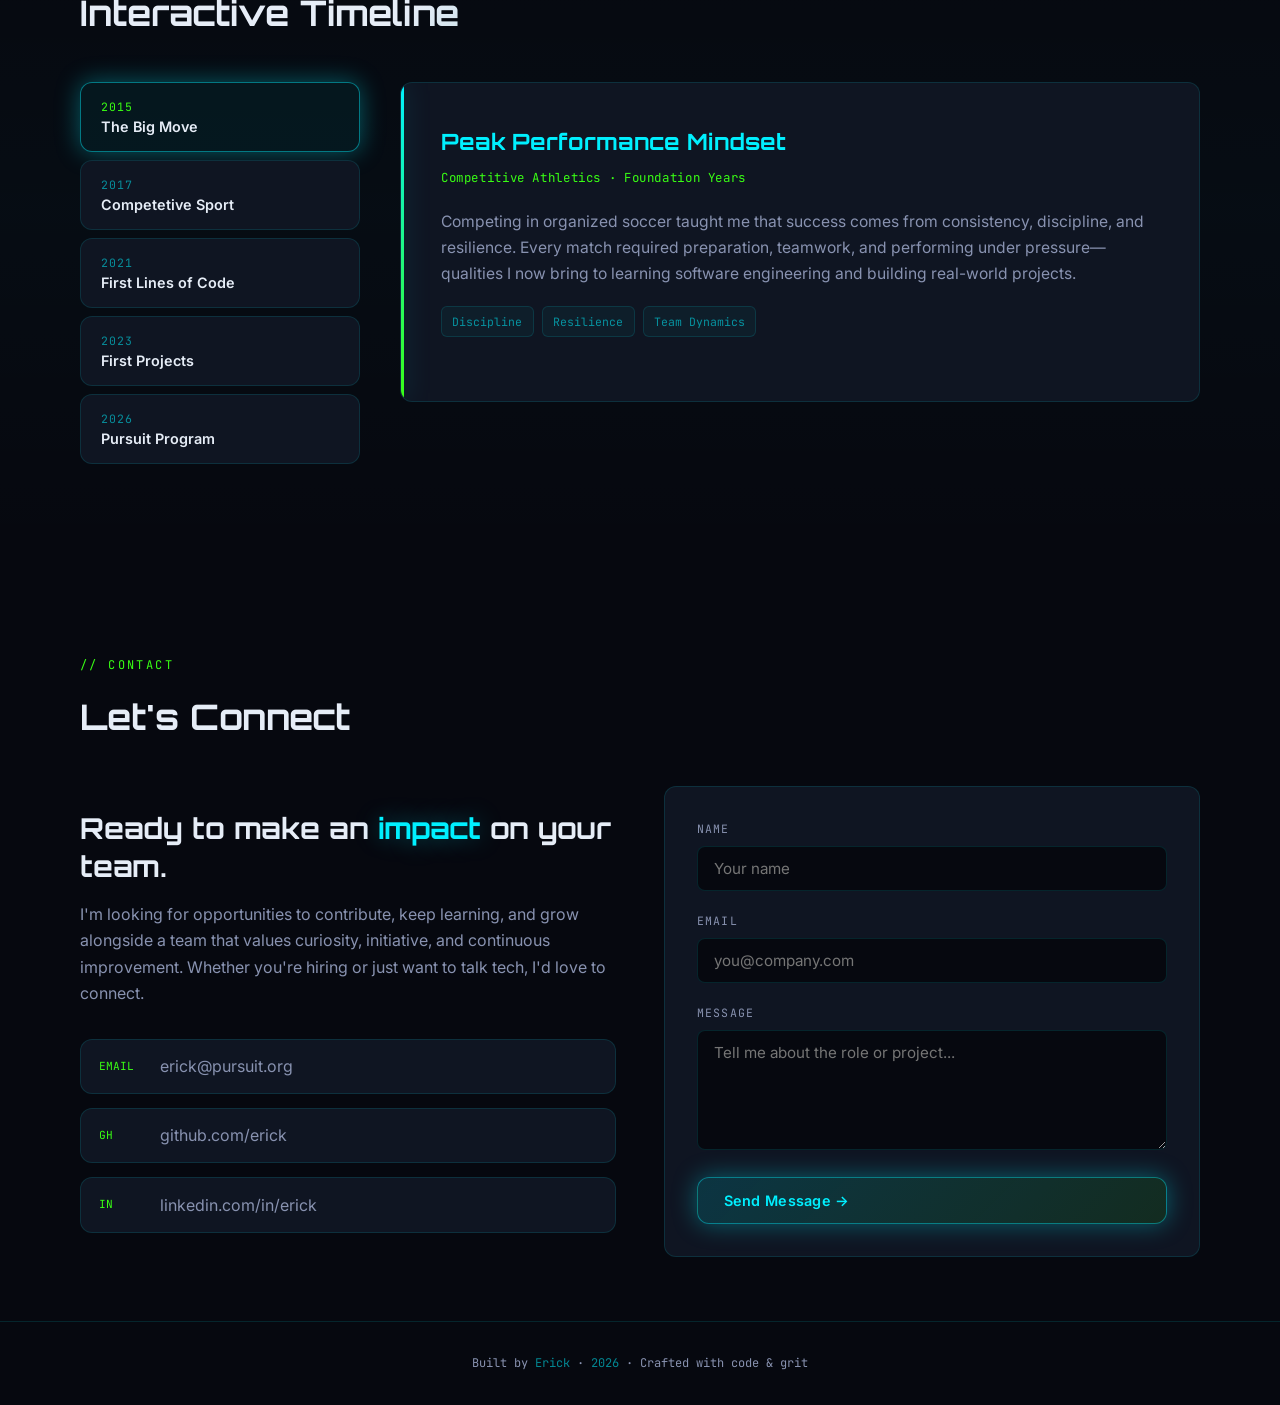
==== commit d574f0d8: "Refined portfolio structure and updated personal information" ====
--- a/PersonalWebsite.html
+++ b/PersonalWebsite.html
@@ -4,7 +4,7 @@
   <meta charset="UTF-8" />
   <meta name="viewport" content="width=device-width, initial-scale=1.0" />
   <meta name="description" content="Erick — Software Engineer. Self-taught builder with grit, discipline, and day-one impact." />
-  <title>Erick Marcatoma | Software Engineer</title>
+  <title>Erick Marcatoma | Aspiring Software Engineer</title>
   <link rel="preconnect" href="https://fonts.googleapis.com" />
   <link rel="preconnect" href="https://fonts.gstatic.com" crossorigin />
   <link href="https://fonts.googleapis.com/css2?family=Inter:wght@300;400;500;600;700&family=Orbitron:wght@500;600;700;800&family=JetBrains+Mono:wght@400;500&display=swap" rel="stylesheet" />
@@ -404,6 +404,116 @@
       line-height: 1.5;
     }
 
+        /* Work */
+    .work-grid {
+      display: grid;
+      gap: 1.5rem;
+    }
+
+    .work-card {
+      background: var(--bg-card);
+      border: 1px solid var(--border);
+      border-radius: var(--radius);
+      padding: 2rem;
+      display: grid;
+      grid-template-columns: auto 1fr;
+      gap: 1.5rem;
+      transition: border-color var(--transition), box-shadow var(--transition);
+    }
+
+    .work-card:hover {
+      border-color: rgba(57, 255, 20, 0.3);
+      box-shadow: var(--glow-green);
+    }
+
+    .work-index {
+      font-family: var(--font-display);
+      font-size: 2rem;
+      font-weight: 800;
+      color: rgba(0, 240, 255, 0.15);
+      line-height: 1;
+      user-select: none;
+    }
+
+    .work-header {
+      display: flex;
+      flex-wrap: wrap;
+      align-items: baseline;
+      gap: 0.75rem 1.5rem;
+      margin-bottom: 0.5rem;
+    }
+
+    .work-header h3 {
+      font-size: 1.15rem;
+      font-weight: 700;
+    }
+
+    .work-company {
+      font-family: var(--font-mono);
+      font-size: 0.82rem;
+      color: var(--green);
+    }
+
+    .work-period {
+      font-family: var(--font-mono);
+      font-size: 0.75rem;
+      color: var(--text-muted);
+      margin-left: auto;
+    }
+
+    .work-desc {
+      color: var(--text-muted);
+      font-size: 0.95rem;
+      margin-bottom: 1rem;
+    }
+
+    .work-highlights {
+      list-style: none;
+      display: flex;
+      flex-direction: column;
+      gap: 0.5rem;
+    }
+
+    .work-highlights li {
+      font-size: 0.88rem;
+      color: var(--text-muted);
+      padding-left: 1.2rem;
+      position: relative;
+    }
+
+    .work-highlights li::before {
+      content: "▸";
+      position: absolute;
+      left: 0;
+      color: var(--cyan);
+    }
+
+    .skills-row {
+      display: flex;
+      flex-wrap: wrap;
+      gap: 0.5rem;
+      margin-top: 2.5rem;
+      padding-top: 2rem;
+      border-top: 1px solid var(--border);
+    }
+
+    .skill-chip {
+      font-family: var(--font-mono);
+      font-size: 0.75rem;
+      padding: 0.4rem 0.85rem;
+      border-radius: 999px;
+      background: rgba(57, 255, 20, 0.06);
+      border: 1px solid rgba(57, 255, 20, 0.2);
+      color: var(--green-dim);
+      transition: all var(--transition);
+    }
+
+    .skill-chip:hover {
+      border-color: var(--green);
+      color: var(--green);
+      box-shadow: var(--glow-green);
+    }
+    
     /* Timeline */
     #timeline { background: linear-gradient(180deg, transparent, rgba(0, 240, 255, 0.02), transparent); }
 
@@ -527,116 +637,6 @@
       border: 1px solid var(--border);
       color: var(--cyan-dim);
       background: rgba(0, 240, 255, 0.04);
-    }
-
-    /* Work */
-    .work-grid {
-      display: grid;
-      gap: 1.5rem;
-    }
-
-    .work-card {
-      background: var(--bg-card);
-      border: 1px solid var(--border);
-      border-radius: var(--radius);
-      padding: 2rem;
-      display: grid;
-      grid-template-columns: auto 1fr;
-      gap: 1.5rem;
-      transition: border-color var(--transition), box-shadow var(--transition);
-    }
-
-    .work-card:hover {
-      border-color: rgba(57, 255, 20, 0.3);
-      box-shadow: var(--glow-green);
-    }
-
-    .work-index {
-      font-family: var(--font-display);
-      font-size: 2rem;
-      font-weight: 800;
-      color: rgba(0, 240, 255, 0.15);
-      line-height: 1;
-      user-select: none;
-    }
-
-    .work-header {
-      display: flex;
-      flex-wrap: wrap;
-      align-items: baseline;
-      gap: 0.75rem 1.5rem;
-      margin-bottom: 0.5rem;
-    }
-
-    .work-header h3 {
-      font-size: 1.15rem;
-      font-weight: 700;
-    }
-
-    .work-company {
-      font-family: var(--font-mono);
-      font-size: 0.82rem;
-      color: var(--green);
-    }
-
-    .work-period {
-      font-family: var(--font-mono);
-      font-size: 0.75rem;
-      color: var(--text-muted);
-      margin-left: auto;
-    }
-
-    .work-desc {
-      color: var(--text-muted);
-      font-size: 0.95rem;
-      margin-bottom: 1rem;
-    }
-
-    .work-highlights {
-      list-style: none;
-      display: flex;
-      flex-direction: column;
-      gap: 0.5rem;
-    }
-
-    .work-highlights li {
-      font-size: 0.88rem;
-      color: var(--text-muted);
-      padding-left: 1.2rem;
-      position: relative;
-    }
-
-    .work-highlights li::before {
-      content: "▸";
-      position: absolute;
-      left: 0;
-      color: var(--cyan);
-    }
-
-    .skills-row {
-      display: flex;
-      flex-wrap: wrap;
-      gap: 0.5rem;
-      margin-top: 2.5rem;
-      padding-top: 2rem;
-      border-top: 1px solid var(--border);
-    }
-
-    .skill-chip {
-      font-family: var(--font-mono);
-      font-size: 0.75rem;
-      padding: 0.4rem 0.85rem;
-      border-radius: 999px;
-      background: rgba(57, 255, 20, 0.06);
-      border: 1px solid rgba(57, 255, 20, 0.2);
-      color: var(--green-dim);
-      transition: all var(--transition);
-    }
-
-    .skill-chip:hover {
-      border-color: var(--green);
-      color: var(--green);
-      box-shadow: var(--glow-green);
     }
 
     /* Contact */
@@ -813,12 +813,12 @@
 
   <nav>
     <div class="nav-inner">
-      <a href="#hero" class="logo">ERICK MARCATOMA<span>.</span>DEV</a>
+      <a href="#hero" class="logo">ERICK<span>.</span>DEV</a>
       <button class="nav-toggle" aria-label="Toggle menu" id="navToggle">≡</button>
       <ul class="nav-links" id="navLinks">
         <li><a href="#about">About</a></li>
+        <li><a href="#work">Experience</a></li>
         <li><a href="#timeline">Timeline</a></li>
-        <li><a href="#work">Experience</a></li>
         <li><a href="#contact">Contact</a></li>
       </ul>
     </div>
@@ -836,8 +836,8 @@
             <span class="line">Erick</span>
           </h1>
           <p class="hero-tagline">
-            Software engineer who ships under pressure.
-            <strong>Self-taught. Globally tested. Built to deliver from day one.</strong>
+            Developer who ships under pressure.
+            <strong>Independent Builder. Globally tested. Built to deliver from day one.</strong>
           </p>
           <div class="hero-cta">
             <a href="#work" class="btn btn-primary">View My Work →</a>
@@ -845,8 +845,8 @@
           </div>
           <div class="hero-stats">
             <div>
-              <div class="stat-value">3+</div>
-              <div class="stat-label">Years Building</div>
+              <div class="stat-value">2+</div>
+              <div class="stat-label">Projects Build</div>
             </div>
             <div>
               <div class="stat-value">2</div>
@@ -854,7 +854,7 @@
             </div>
             <div>
               <div class="stat-value">100%</div>
-              <div class="stat-label">Self-Taught Path</div>
+              <div class="stat-label">Independent Builder Path</div>
             </div>
           </div>
         </div>
@@ -871,21 +871,21 @@
         <div class="about-grid">
           <div class="about-text reveal">
             <p>
-              I'm Erick Marcatoma — a software engineer who didn't wait for permission to start building.
-              I taught myself to code while navigating one of the biggest transitions a person can make:
+              I'm Erick Marcatoma — an aspiring software engineer who didn't wait for permission to start building.
+              I educated myself to code while navigating one of the biggest transitions a person can make:
               <em>a major international relocation</em>. New country, new language, new network — and a
               career I chose to build from scratch.
             </p>
             <p>
-              Before tech, competitive sport(soccer) taught me what most bootcamps can't: how to perform when
+              Before tech, competitive sport(soccer) educated me what most bootcamps can't: how to perform when
               the stakes are high, how to recover from failure fast, and how discipline compounds over time.
               That mindset is why I learn quickly, debug relentlessly, and treat every problem like something
               I <em>will</em> solve.
             </p>
             <p>
-              Hiring managers don't need to wonder if I'll ramp up. I've already proven I can — in unfamiliar
-              environments, under real pressure, with no safety net. I bring problem-solving skills, technical
-              curiosity, and the readiness to make an impact from day one.
+              I've already shown that I can adapt quickly—in unfamiliar environments, under real pressure, 
+              and without a safety net. Those experiences strengthened my resilience, problem-solving skills, 
+              and technical curiosity. As an aspiring software engineer, I'm ready to keep learning, contribute to a team, and deliver value from day one.
             </p>
           </div>
           <div class="pillars reveal">
@@ -906,11 +906,97 @@
             <div class="pillar">
               <span class="pillar-icon">03</span>
               <div>
-                <h3>Self-Taught Builder</h3>
-                <p>No CS degree — just late nights, side projects, open source, and an obsession with getting better.</p>
+                <h3>Independent Builder</h3>
+                <p>Not a traditional path—just late nights, side projects, and an obsession with getting better.</p>
               </div>
             </div>
           </div>
+        </div>
+      </div>
+    </section>
+
+    <!-- Work Experience -->
+    <section id="work">
+      <div class="container">
+        <div class="reveal">
+          <p class="section-label">// experience</p>
+          <h2 class="section-title">Work Experience</h2>
+        </div>
+        <div class="work-grid">
+          <article class="work-card reveal">
+            <div class="work-index">01</div>
+            <div>
+              <div class="work-header">
+                <h3>Software Engineering Fellow</h3>
+                <span class="work-company">Pursuit AI-Native Program / Incoming Fellow</span>
+                <span class="work-period">2026 — Present</span>
+              </div>
+              <p class="work-desc">
+                Developing full-stack software engineering skills through hands-on projects,
+                 collaboration, and modern development practices. Building applications while
+                 strengthening problem-solving, technical skills, and the ability to contribute to engineering teams.
+              </p>
+              <ul class="work-highlights">
+                <li>Hands-On Projects</li>
+                <li>Collaborative Development</li>
+                <li>Continuous Learning</li>
+                <li>Problem Solving</li>
+              </ul>
+            </div>
+          </article>
+          <article class="work-card reveal">
+            <div class="work-index">02</div>
+            <div>
+              <div class="work-header">
+                <h3>Featured Projects</h3>
+                <span class="work-company">Personal Projects</span>
+                <span class="work-period">2024 — Present</span>
+              </div>
+              <p class="work-desc">
+                Built an interactive game using JavaScript, HTML, 
+                and CSS. Implemented game logic, user interaction, and dynamic updates through the DOM.
+                Created a Python application focused on automation, logic, and data handling while practicing 
+                clean and reusable code.
+              </p>
+              <ul class="work-highlights">
+                <li>Game Logic</li>
+                <li>User Interaction</li>
+                <li>DOM Manipulation</li>
+                <li>Functions</li>
+                <li>Automation</li>
+              </ul>
+            </div>
+          </article>
+          <article class="work-card reveal">
+            <div class="work-index">03</div>
+            <div>
+              <div class="work-header">
+                <h3>Competitive Soccer Athlete</h3>
+                <span class="work-company">Personal Development Experience</span>
+                <span class="work-period">2017 — Present</span>
+              </div>
+              <p class="work-desc">
+                Competed in organized soccer, developing discipline, teamwork, consistency, and the ability
+                 to perform under pressure. The habits built through training and competition continue to influence
+                  the way I approach learning, problem-solving, and software development.
+              </p>
+              <ul class="work-highlights">
+                <li>Discipline</li>
+                <li>Teamwork</li>
+                <li>Goal Setting</li>
+                <li>Perform Under Presure</li>
+              </ul>
+            </div>
+          </article>
+        </div>
+        <div class="skills-row reveal">
+          <span class="skill-chip">JavaScript</span>
+          <span class="skill-chip">Discipline</span>
+          <span class="skill-chip">Python</span>
+          <span class="skill-chip">Git / GitHub</span>
+          <span class="skill-chip">Teamwork</span>
+          <span class="skill-chip">Goal Setting</span>
+          <span class="skill-chip">Continuous Learning</span>
         </div>
       </div>
     </section>
@@ -925,39 +1011,36 @@
         <div class="timeline-wrapper reveal">
           <div class="timeline-nav" role="tablist" aria-label="Career timeline">
             <button class="timeline-btn active" role="tab" aria-selected="true" data-target="tl-1">
-              <span class="year">2018</span>
-              <span class="label">Competitive Sport</span>
+              <span class="year">2015</span>
+              <span class="label">The Big Move</span>
             </button>
             <button class="timeline-btn" role="tab" aria-selected="false" data-target="tl-2">
-              <span class="year">2020</span>
-              <span class="label">The Big Move</span>
+              <span class="year">2017</span>
+              <span class="label">Competetive Sport</span>
             </button>
             <button class="timeline-btn" role="tab" aria-selected="false" data-target="tl-3">
               <span class="year">2021</span>
               <span class="label">First Lines of Code</span>
             </button>
             <button class="timeline-btn" role="tab" aria-selected="false" data-target="tl-4">
-              <span class="year">2022</span>
-              <span class="label">First Production App</span>
+              <span class="year">2023</span>
+              <span class="label">First Projects</span>
             </button>
             <button class="timeline-btn" role="tab" aria-selected="false" data-target="tl-5">
-              <span class="year">2023</span>
-              <span class="label">Professional Role</span>
-            </button>
-            <button class="timeline-btn" role="tab" aria-selected="false" data-target="tl-6">
-              <span class="year">2025</span>
-              <span class="label">Today</span>
+              <span class="year">2026</span>
+              <span class="label">Pursuit Program</span>
             </button>
           </div>
+
           <div class="timeline-panel" role="tabpanel">
-            <div class="timeline-content active" id="tl-1">
+            <div class="timeline-content active" id="tl-2">
               <h3>Peak Performance Mindset</h3>
               <p class="meta">Competitive Athletics · Foundation Years</p>
               <p>
-                Competed at a high level in organized sport, where every rep counted and every setback
-                had a deadline to overcome it. Learned structured training, goal-setting, and the ability
-                to stay calm when everything is on the line — skills that translate directly to production
-                incidents and tight sprint deadlines.
+                Competing in organized soccer taught me that success comes 
+                from consistency, discipline, and resilience. Every match required 
+                preparation, teamwork, and performing under pressure—qualities I now bring to 
+                learning software engineering and building real-world projects.
               </p>
               <div class="timeline-tags">
                 <span class="tag">Discipline</span>
@@ -965,14 +1048,15 @@
                 <span class="tag">Team Dynamics</span>
               </div>
             </div>
-            <div class="timeline-content" id="tl-2">
+
+            <div class="timeline-content" id="tl-1">
               <h3>International Relocation</h3>
               <p class="meta">New Country · Complete Reset</p>
               <p>
-                Made a life-changing move across borders — new culture, new language, new professional
-                landscape. No existing network, no fallback plan. Adapted fast, learned to communicate
-                under uncertainty, and developed the kind of resourcefulness that only comes from
-                rebuilding everything from scratch.
+                Made a life-changing move across borders into a new culture, 
+                language, and professional environment. Starting over taught me to 
+                adapt quickly, communicate through uncertainty, and build opportunities 
+                from scratch. Those experiences shaped the resilience and resourcefulness I now bring to every challenge.
               </p>
               <div class="timeline-tags">
                 <span class="tag">Adaptability</span>
@@ -980,14 +1064,16 @@
                 <span class="tag">Independence</span>
               </div>
             </div>
+
             <div class="timeline-content" id="tl-3">
               <h3>Self-Taught Developer</h3>
               <p class="meta">JavaScript · Python · Fundamentals</p>
               <p>
-                Started coding with free resources, documentation, and relentless practice. Built
-                small projects, broke things, fixed them, and repeated. No bootcamp shortcut — just
-                consistent effort, curiosity, and the same discipline I learned on the field applied
-                to a keyboard.
+                Started learning to code with free resources, documentation, 
+                and relentless practice. Built small projects, broke things, 
+                fixed them, and repeated. Every bug was a lesson, and every project 
+                sharpened my skills. The same discipline I developed on the soccer 
+                field now drives the way I learn and build software.
               </p>
               <div class="timeline-tags">
                 <span class="tag">JavaScript</span>
@@ -997,33 +1083,37 @@
               </div>
             </div>
             <div class="timeline-content" id="tl-4">
-              <h3>First Real-World Project</h3>
-              <p class="meta">Full-Stack Application · Users in Production</p>
+              <h3>First Coding Projects</h3>
+              <p class="meta">From Learning to Building · Code in Action</p>
               <p>
-                Shipped a full-stack application used by real users — handling auth, APIs, deployment,
-                and the unglamorous work of maintenance. Learned that building software is 20% writing
-                code and 80% thinking clearly about users, edge cases, and trade-offs.
+                Built projects using Python and JavaScript to strengthen my programming
+                 fundamentals and problem-solving skills. From designing program logic to 
+                 debugging unexpected issues, every project became an opportunity to learn. 
+                 Through consistent practice, I discovered that building software is as much about 
+                 patience, curiosity, and persistence as it is about writing code.
               </p>
               <div class="timeline-tags">
-                <span class="tag">React</span>
-                <span class="tag">Node.js</span>
-                <span class="tag">PostgreSQL</span>
-                <span class="tag">Deployment</span>
+                <span class="tag">HTML</span>
+                <span class="tag">JavaScript</span>
+                <span class="tag">Python</span>
+                <span class="tag">GitHub</span>
               </div>
             </div>
             <div class="timeline-content" id="tl-5">
-              <h3>Professional Software Engineer</h3>
-              <p class="meta">Industry Role · Team Environment</p>
+              <h3>Pursuit Fellow</h3>
+              <p class="meta">Present · Software Engineering · AI Training</p>
               <p>
-                Joined a professional engineering team and contributed to production systems from week one.
-                Code reviews, agile workflows, on-call rotations — the full experience. Proved that a
-                self-taught background isn't a liability; it's evidence of initiative most candidates can't match.
+                Joined Pursuit's AI-Native Software Engineering program
+                 to deepen my technical skills through hands-on projects, 
+                 collaboration, and real-world software development practices. 
+                 Working alongside other aspiring engineers, I'm continuing to 
+                 strengthen my ability to build, learn, and contribute in a professional environment.
               </p>
               <div class="timeline-tags">
                 <span class="tag">Code Review</span>
-                <span class="tag">Agile</span>
-                <span class="tag">CI/CD</span>
-                <span class="tag">Collaboration</span>
+                <span class="tag">GitHub</span>
+                <span class="tag">Full-Stack</span>
+                <span class="tag">AI</span>
               </div>
             </div>
             <div class="timeline-content" id="tl-6">
@@ -1046,89 +1136,6 @@
       </div>
     </section>
 
-    <!-- Work Experience -->
-    <section id="work">
-      <div class="container">
-        <div class="reveal">
-          <p class="section-label">// experience</p>
-          <h2 class="section-title">Work Experience</h2>
-        </div>
-        <div class="work-grid">
-          <article class="work-card reveal">
-            <div class="work-index">01</div>
-            <div>
-              <div class="work-header">
-                <h3>Software Engineer</h3>
-                <span class="work-company">Tech Company</span>
-                <span class="work-period">2023 — Present</span>
-              </div>
-              <p class="work-desc">
-                Build and maintain production features across the stack. Collaborate with product and design
-                to ship user-facing improvements on aggressive timelines.
-              </p>
-              <ul class="work-highlights">
-                <li>Developed and deployed RESTful APIs serving thousands of daily requests with 99.9% uptime</li>
-                <li>Reduced page load time by 40% through targeted frontend optimization and lazy loading</li>
-                <li>Led migration of legacy module to modern React architecture with zero downtime</li>
-                <li>Mentored junior developers through code reviews and pair programming sessions</li>
-              </ul>
-            </div>
-          </article>
-          <article class="work-card reveal">
-            <div class="work-index">02</div>
-            <div>
-              <div class="work-header">
-                <h3>Full-Stack Developer</h3>
-                <span class="work-company">Freelance / Contract</span>
-                <span class="work-period">2021 — 2023</span>
-              </div>
-              <p class="work-desc">
-                Delivered end-to-end web applications for clients while completing the self-taught transition
-                into professional software development.
-              </p>
-              <ul class="work-highlights">
-                <li>Built and launched 4 client projects from requirements gathering through deployment</li>
-                <li>Designed database schemas and authentication flows for multi-tenant SaaS applications</li>
-                <li>Integrated third-party APIs (Stripe, SendGrid, OAuth providers) with robust error handling</li>
-                <li>Established CI/CD pipelines that cut deployment time from hours to minutes</li>
-              </ul>
-            </div>
-          </article>
-          <article class="work-card reveal">
-            <div class="work-index">03</div>
-            <div>
-              <div class="work-header">
-                <h3>Independent Projects</h3>
-                <span class="work-company">Personal / Open Source</span>
-                <span class="work-period">2020 — Present</span>
-              </div>
-              <p class="work-desc">
-                Continuous learning through side projects and open-source contributions — the engine behind
-                my self-taught journey.
-              </p>
-              <ul class="work-highlights">
-                <li>Created developer tools and automation scripts used by the local dev community</li>
-                <li>Contributed bug fixes and features to open-source libraries in the JS ecosystem</li>
-                <li>Built portfolio of projects demonstrating full-stack capability and clean code practices</li>
-              </ul>
-            </div>
-          </article>
-        </div>
-        <div class="skills-row reveal">
-          <span class="skill-chip">JavaScript / TypeScript</span>
-          <span class="skill-chip">React</span>
-          <span class="skill-chip">Node.js</span>
-          <span class="skill-chip">Python</span>
-          <span class="skill-chip">PostgreSQL</span>
-          <span class="skill-chip">Git / GitHub</span>
-          <span class="skill-chip">REST APIs</span>
-          <span class="skill-chip">CI/CD</span>
-          <span class="skill-chip">Docker</span>
-          <span class="skill-chip">Agile / Scrum</span>
-        </div>
-      </div>
-    </section>
-
     <!-- Contact -->
     <section id="contact">
       <div class="container">
@@ -1140,14 +1147,15 @@
           <div class="contact-text reveal">
             <h3>Ready to make an <span>impact</span> on your team.</h3>
             <p>
-              I'm looking for teams that value builders — people who learn fast, ship reliably, and
-              bring more than just a résumé. Whether you're hiring or just want to talk tech, I'd
-              love to hear from you.
+              I'm looking for opportunities to contribute, keep learning,
+               and grow alongside a team that values curiosity, initiative,
+                and continuous improvement. Whether you're hiring or just want 
+                to talk tech, I'd love to connect.
             </p>
             <div class="contact-links">
               <a href="mailto:erick@example.com" class="contact-link">
                 <span class="icon">EMAIL</span>
-                erick@example.com
+                erick@pursuit.org
               </a>
               <a href="https://github.com" target="_blank" rel="noopener noreferrer" class="contact-link">
                 <span class="icon">GH</span>
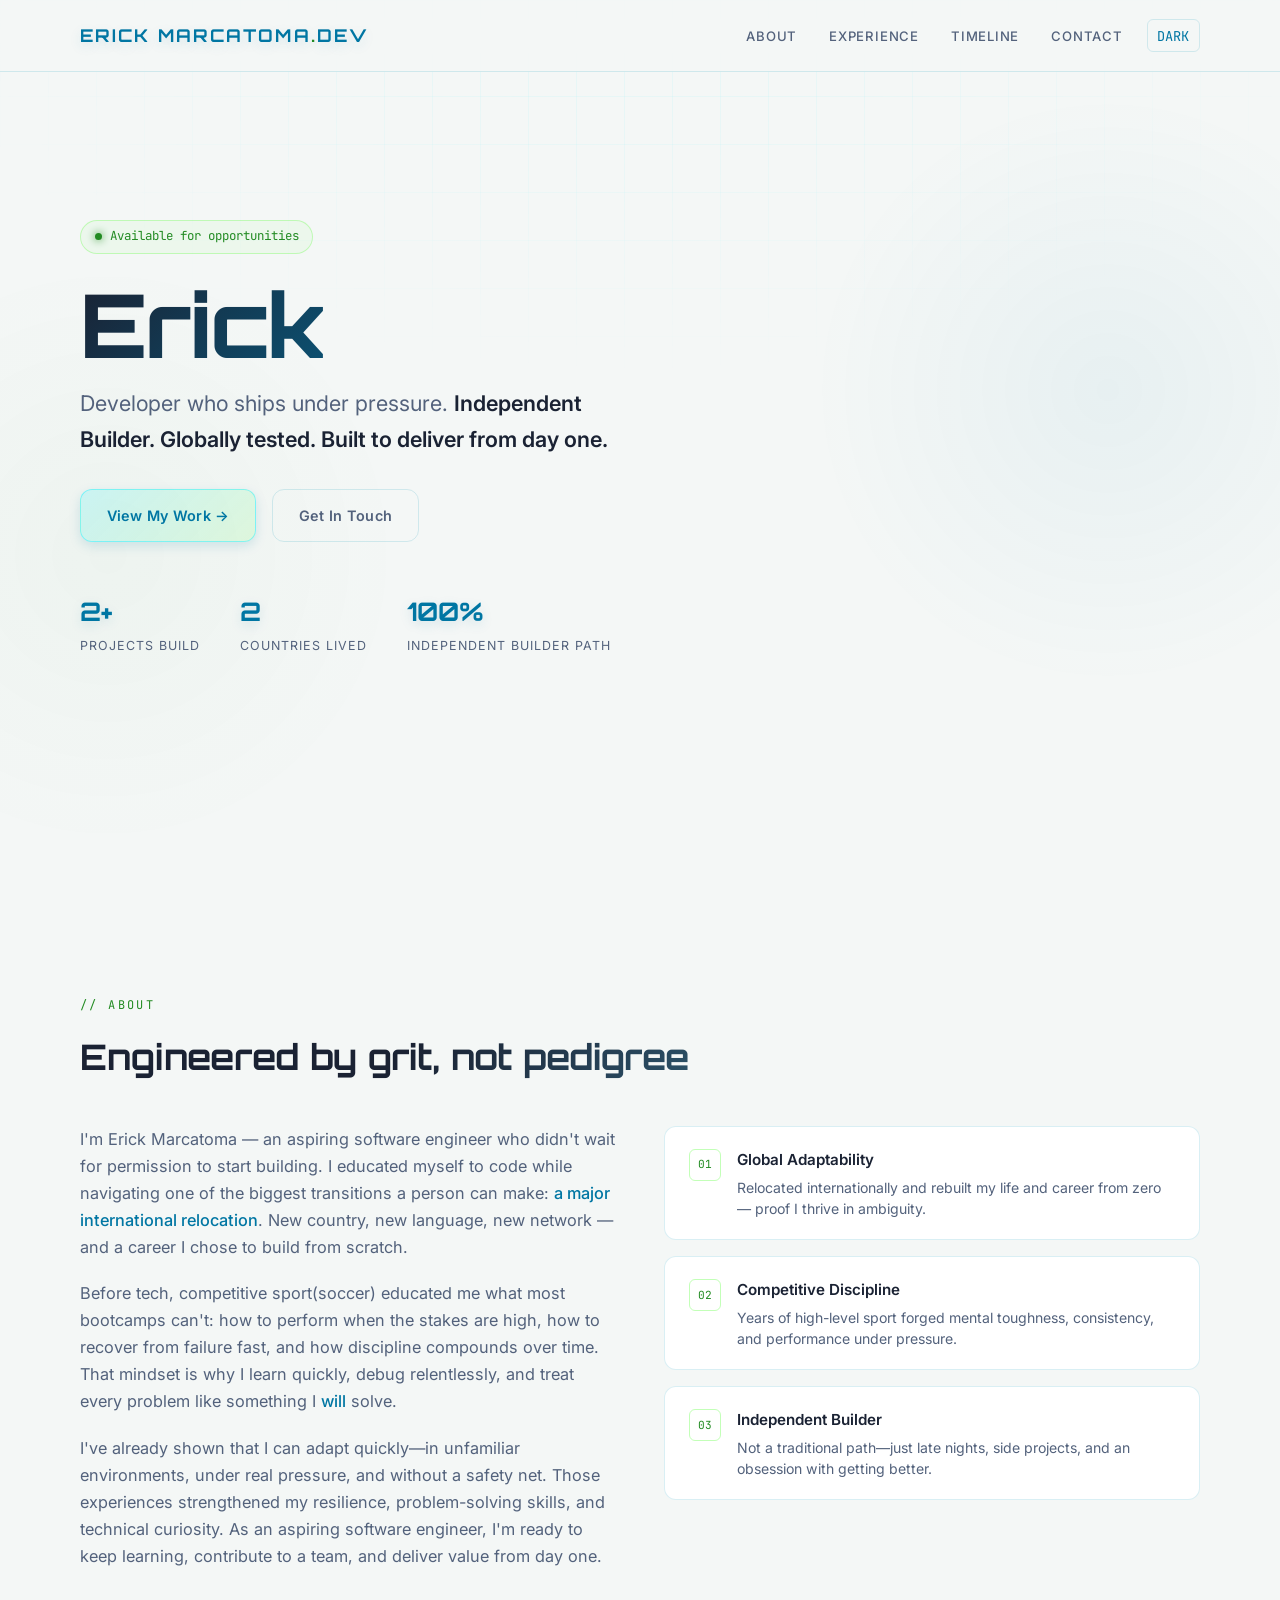
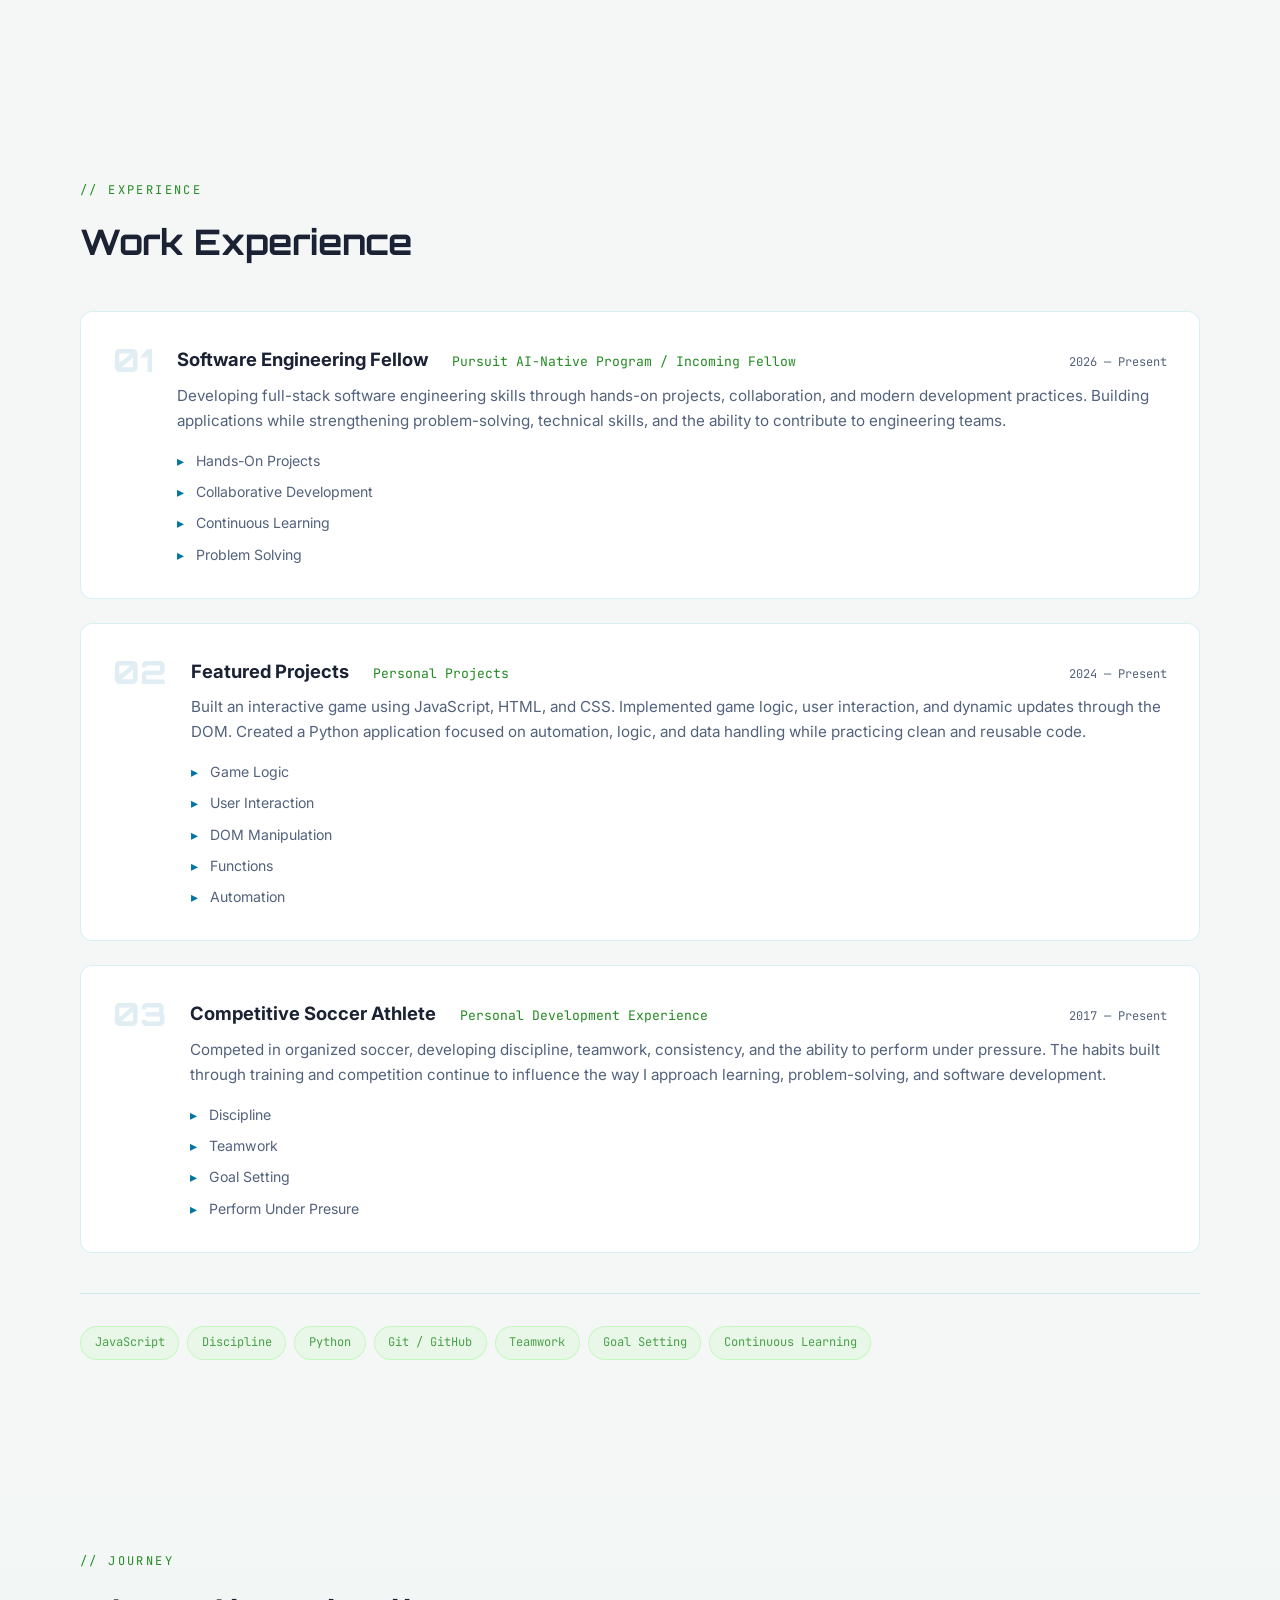
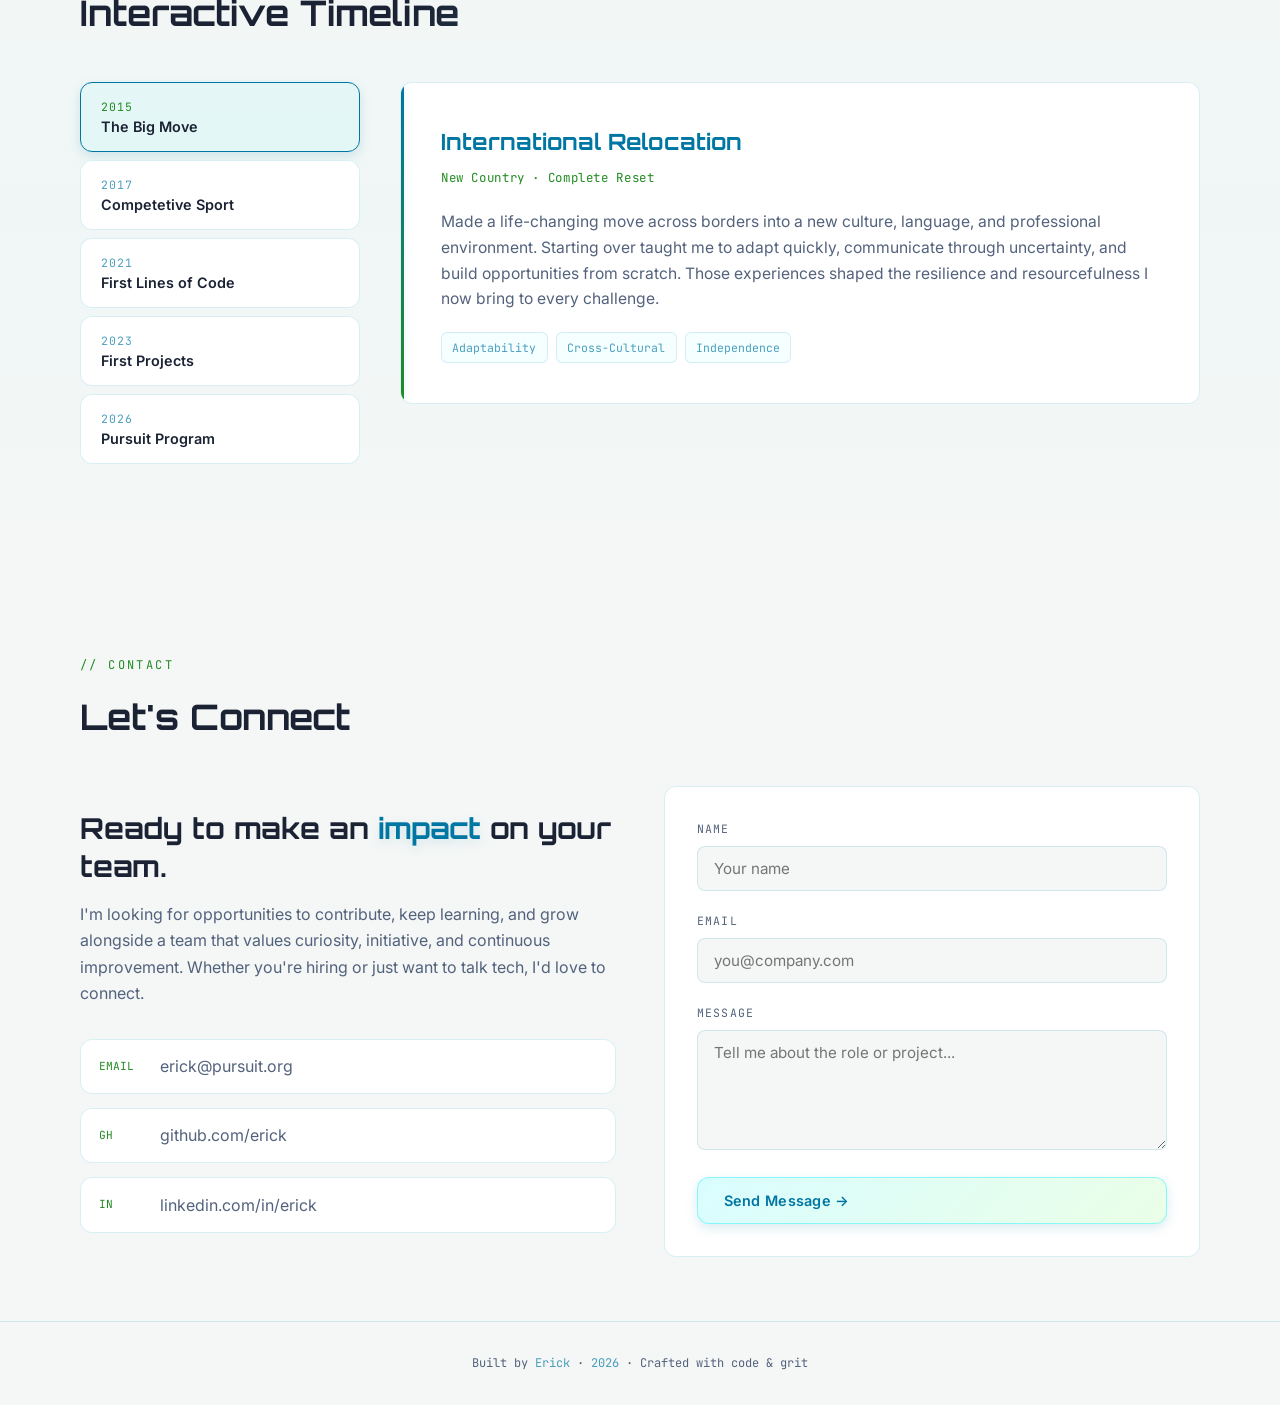
==== commit de66d814: "Add dark/light mode support" ====
--- a/PersonalWebsite.html
+++ b/PersonalWebsite.html
@@ -10,6 +10,7 @@
   <link href="https://fonts.googleapis.com/css2?family=Inter:wght@300;400;500;600;700&family=Orbitron:wght@500;600;700;800&family=JetBrains+Mono:wght@400;500&display=swap" rel="stylesheet" />
   <style>
     :root {
+      /* Dark Theme Variables (Default) */
       --bg: #06080f;
       --bg-elevated: #0c1019;
       --bg-card: #0f1522;
@@ -22,6 +23,9 @@
       --text-muted: #8892b0;
       --glow-cyan: 0 0 24px rgba(0, 240, 255, 0.35);
       --glow-green: 0 0 24px rgba(57, 255, 20, 0.25);
+      --grid-opacity: 0.03;
+      --scanline-opacity: 0.015;
+      
       --font-display: "Orbitron", sans-serif;
       --font-body: "Inter", system-ui, sans-serif;
       --font-mono: "JetBrains Mono", monospace;
@@ -30,6 +34,24 @@
       --transition: 0.35s cubic-bezier(0.4, 0, 0.2, 1);
     }
 
+    /* Light Theme Modifiers */
+    [data-theme="light"] {
+      --bg: #f4f7f6;
+      --bg-elevated: #e9eff1;
+      --bg-card: #ffffff;
+      --border: rgba(0, 150, 180, 0.15);
+      --cyan: #0076a3;
+      --green: #228b22;
+      --cyan-dim: rgba(0, 118, 163, 0.7);
+      --green-dim: rgba(34, 139, 34, 0.8);
+      --text: #1a2233;
+      --text-muted: #53627c;
+      --glow-cyan: 0 4px 12px rgba(0, 118, 163, 0.15);
+      --glow-green: 0 4px 12px rgba(34, 139, 34, 0.15);
+      --grid-opacity: 0.05;
+      --scanline-opacity: 0.005;
+    }
+
     *, *::before, *::after { box-sizing: border-box; margin: 0; padding: 0; }
     html { scroll-behavior: smooth; scroll-padding-top: var(--nav-h); }
 
@@ -39,6 +61,7 @@
       color: var(--text);
       line-height: 1.65;
       overflow-x: hidden;
+      transition: background var(--transition), color var(--transition);
     }
 
     /* Grid background */
@@ -47,8 +70,8 @@
       position: fixed;
       inset: 0;
       background-image:
-        linear-gradient(rgba(0, 240, 255, 0.03) 1px, transparent 1px),
-        linear-gradient(90deg, rgba(0, 240, 255, 0.03) 1px, transparent 1px);
+        linear-gradient(rgba(0, 240, 255, var(--grid-opacity)) 1px, transparent 1px),
+        linear-gradient(90deg, rgba(0, 240, 255, var(--grid-opacity)) 1px, transparent 1px);
       background-size: 48px 48px;
       mask-image: radial-gradient(ellipse 80% 60% at 50% 0%, black 20%, transparent 70%);
       pointer-events: none;
@@ -62,8 +85,8 @@
         0deg,
         transparent,
         transparent 2px,
-        rgba(0, 240, 255, 0.015) 2px,
-        rgba(0, 240, 255, 0.015) 4px
+        rgba(0, 240, 255, var(--scanline-opacity)) 2px,
+        rgba(0, 240, 255, var(--scanline-opacity)) 4px
       );
       pointer-events: none;
       z-index: 9999;
@@ -93,6 +116,11 @@
       background: rgba(6, 8, 15, 0.82);
       backdrop-filter: blur(16px);
       border-bottom: 1px solid var(--border);
+      transition: background var(--transition), border-color var(--transition);
+    }
+    
+    [data-theme="light"] nav {
+      background: rgba(244, 247, 246, 0.85);
     }
 
     .nav-inner {
@@ -101,6 +129,7 @@
       display: flex;
       align-items: center;
       justify-content: space-between;
+      gap: 1rem;
     }
 
     .logo {
@@ -114,6 +143,13 @@
 
     .logo span { color: var(--green); }
 
+    .nav-actions {
+      display: flex;
+      align-items: center;
+      gap: 1.5rem;
+      margin-left: auto;
+    }
+
     .nav-links {
       display: flex;
       gap: 2rem;
@@ -126,10 +162,31 @@
       letter-spacing: 0.06em;
       text-transform: uppercase;
       color: var(--text-muted);
+      transition: color var(--transition);
     }
 
     .nav-links a:hover,
     .nav-links a.active { color: var(--cyan); text-shadow: none; }
+
+    /* Theme Switcher Styles */
+    .theme-toggle {
+      background: none;
+      border: 1px solid var(--border);
+      color: var(--cyan);
+      padding: 0.4rem 0.6rem;
+      border-radius: 6px;
+      cursor: pointer;
+      font-family: var(--font-mono);
+      font-size: 0.85rem;
+      transition: all var(--transition);
+      display: inline-flex;
+      align-items: center;
+      justify-content: center;
+    }
+    .theme-toggle:hover {
+      border-color: var(--cyan);
+      box-shadow: var(--glow-cyan);
+    }
 
     .nav-toggle {
       display: none;
@@ -197,6 +254,10 @@
       pointer-events: none;
     }
 
+    [data-theme="light"] .hero-glow {
+      background: radial-gradient(circle, rgba(0, 118, 163, 0.05) 0%, transparent 70%);
+    }
+
     .hero-glow.green {
       background: radial-gradient(circle, rgba(57, 255, 20, 0.05) 0%, transparent 70%);
       top: auto;
@@ -204,6 +265,10 @@
       left: -15%;
       right: auto;
       animation-delay: -3s;
+    }
+
+    [data-theme="light"] .hero-glow.green {
+      background: radial-gradient(circle, rgba(34, 139, 34, 0.03) 0%, transparent 70%);
     }
 
     @keyframes pulse-glow {
@@ -371,13 +436,17 @@
       display: flex;
       gap: 1rem;
       align-items: flex-start;
-      transition: border-color var(--transition), box-shadow var(--transition), transform var(--transition);
+      transition: background var(--transition), border-color var(--transition), box-shadow var(--transition), transform var(--transition);
     }
 
     .pillar:hover {
       border-color: rgba(0, 240, 255, 0.35);
       box-shadow: var(--glow-cyan);
       transform: translateX(4px);
+    }
+
+    [data-theme="light"] .pillar:hover {
+      border-color: var(--cyan);
     }
 
     .pillar-icon {
@@ -404,7 +473,7 @@
       line-height: 1.5;
     }
 
-        /* Work */
+    /* Work */
     .work-grid {
       display: grid;
       gap: 1.5rem;
@@ -418,12 +487,16 @@
       display: grid;
       grid-template-columns: auto 1fr;
       gap: 1.5rem;
-      transition: border-color var(--transition), box-shadow var(--transition);
+      transition: background var(--transition), border-color var(--transition), box-shadow var(--transition);
     }
 
     .work-card:hover {
       border-color: rgba(57, 255, 20, 0.3);
       box-shadow: var(--glow-green);
+    }
+    
+    [data-theme="light"] .work-card:hover {
+      border-color: var(--green);
     }
 
     .work-index {
@@ -433,6 +506,9 @@
       color: rgba(0, 240, 255, 0.15);
       line-height: 1;
       user-select: none;
+    }
+    [data-theme="light"] .work-index {
+      color: rgba(0, 118, 163, 0.12);
     }
 
     .work-header {
@@ -566,6 +642,11 @@
       box-shadow: var(--glow-cyan);
     }
 
+    [data-theme="light"] .timeline-btn:hover,
+    [data-theme="light"] .timeline-btn.active {
+      border-color: var(--cyan);
+    }
+
     .timeline-btn.active .year { color: var(--green); }
 
     .timeline-panel {
@@ -576,6 +657,7 @@
       min-height: 320px;
       position: relative;
       overflow: hidden;
+      transition: background var(--transition), border-color var(--transition);
     }
 
     .timeline-panel::before {
@@ -637,6 +719,7 @@
       border: 1px solid var(--border);
       color: var(--cyan-dim);
       background: rgba(0, 240, 255, 0.04);
+      transition: background var(--transition), border-color var(--transition);
     }
 
     /* Contact */
@@ -693,6 +776,10 @@
       transform: translateX(4px);
     }
 
+    [data-theme="light"] .contact-link:hover {
+      border-color: var(--cyan);
+    }
+
     .contact-link .icon {
       font-family: var(--font-mono);
       font-size: 0.7rem;
@@ -705,6 +792,7 @@
       border: 1px solid var(--border);
       border-radius: var(--radius);
       padding: 2rem;
+      transition: background var(--transition), border-color var(--transition);
     }
 
     .form-group {
@@ -731,7 +819,7 @@
       color: var(--text);
       font-family: var(--font-body);
       font-size: 0.95rem;
-      transition: border-color var(--transition), box-shadow var(--transition);
+      transition: border-color var(--transition), box-shadow var(--transition), background var(--transition);
       outline: none;
     }
 
@@ -741,6 +829,11 @@
       box-shadow: 0 0 0 3px rgba(0, 240, 255, 0.08);
     }
 
+    [data-theme="light"] .form-group input:focus,
+    [data-theme="light"] .form-group textarea:focus {
+      border-color: var(--cyan);
+    }
+
     .form-group textarea { resize: vertical; min-height: 120px; }
 
     .form-success {
@@ -762,6 +855,7 @@
       color: var(--text-muted);
       position: relative;
       z-index: 1;
+      transition: border-color var(--transition);
     }
 
     footer span { color: var(--cyan-dim); }
@@ -795,6 +889,10 @@
         gap: 1.25rem;
         border-bottom: 1px solid var(--border);
       }
+      
+      [data-theme="light"] .nav-links {
+        background: rgba(244, 247, 246, 0.98);
+      }
 
       .nav-links.open { display: flex; }
 
@@ -813,14 +911,20 @@
 
   <nav>
     <div class="nav-inner">
-      <a href="#hero" class="logo">ERICK<span>.</span>DEV</a>
-      <button class="nav-toggle" aria-label="Toggle menu" id="navToggle">≡</button>
-      <ul class="nav-links" id="navLinks">
-        <li><a href="#about">About</a></li>
-        <li><a href="#work">Experience</a></li>
-        <li><a href="#timeline">Timeline</a></li>
-        <li><a href="#contact">Contact</a></li>
-      </ul>
+      <a href="#hero" class="logo">ERICK MARCATOMA<span>.</span>DEV</a>
+      <div class="nav-actions">
+        <ul class="nav-links" id="navLinks">
+          <li><a href="#about">About</a></li>
+          <li><a href="#work">Experience</a></li>
+          <li><a href="#timeline">Timeline</a></li>
+          <li><a href="#contact">Contact</a></li>
+        </ul>
+        <!-- Theme Toggle Switcher Box -->
+        <button class="theme-toggle" id="themeToggle" aria-label="Switch UI Theme">
+          <span class="theme-icon">LIGHT</span>
+        </button>
+        <button class="nav-toggle" aria-label="Toggle menu" id="navToggle">≡</button>
+      </div>
     </div>
   </nav>
 
@@ -1033,7 +1137,7 @@
           </div>
 
           <div class="timeline-panel" role="tabpanel">
-            <div class="timeline-content active" id="tl-2">
+            <div class="timeline-content" id="tl-2">
               <h3>Peak Performance Mindset</h3>
               <p class="meta">Competitive Athletics · Foundation Years</p>
               <p>
@@ -1049,7 +1153,7 @@
               </div>
             </div>
 
-            <div class="timeline-content" id="tl-1">
+            <div class="timeline-content active" id="tl-1">
               <h3>International Relocation</h3>
               <p class="meta">New Country · Complete Reset</p>
               <p>
@@ -1116,21 +1220,6 @@
                 <span class="tag">AI</span>
               </div>
             </div>
-            <div class="timeline-content" id="tl-6">
-              <h3>Ready for What's Next</h3>
-              <p class="meta">Present · Open to Impact</p>
-              <p>
-                Today I'm a confident, modern engineer looking for teams that value builders who show up
-                ready to work. I combine technical skill with the soft skills that actually matter:
-                learning fast, communicating clearly, and delivering when it counts. Let's build something
-                worth shipping.
-              </p>
-              <div class="timeline-tags">
-                <span class="tag">Open to Work</span>
-                <span class="tag">Remote-Ready</span>
-                <span class="tag">Day-One Impact</span>
-              </div>
-            </div>
           </div>
         </div>
       </div>
@@ -1150,7 +1239,7 @@
               I'm looking for opportunities to contribute, keep learning,
                and grow alongside a team that values curiosity, initiative,
                 and continuous improvement. Whether you're hiring or just want 
-                to talk tech, I'd love to connect.
+                 to talk tech, I'd love to connect.
             </p>
             <div class="contact-links">
               <a href="mailto:erick@example.com" class="contact-link">
@@ -1195,6 +1284,35 @@
   </footer>
 
   <script>
+    // Theme Switch Logic
+    const themeToggle = document.getElementById("themeToggle");
+    const themeIcon = themeToggle.querySelector(".theme-icon");
+    
+    // Check local storage or system configuration preference
+    const savedTheme = localStorage.getItem("portfolio-theme");
+    const systemPrefersLight = window.matchMedia("(prefers-color-scheme: light)").matches;
+    
+    const initialTheme = savedTheme || (systemPrefersLight ? "light" : "dark");
+    setTheme(initialTheme);
+
+    themeToggle.addEventListener("click", () => {
+      const currentTheme = document.body.getAttribute("data-theme") || "dark";
+      const newTheme = currentTheme === "dark" ? "light" : "dark";
+      setTheme(newTheme);
+    });
+
+    function setTheme(theme) {
+      if (theme === "light") {
+        document.body.setAttribute("data-theme", "light");
+        themeIcon.textContent = "DARK";
+        localStorage.setItem("portfolio-theme", "light");
+      } else {
+        document.body.removeAttribute("data-theme");
+        themeIcon.textContent = "LIGHT";
+        localStorage.setItem("portfolio-theme", "dark");
+      }
+    }
+
     // Scroll reveal
     const revealEls = document.querySelectorAll(".reveal");
     const revealObserver = new IntersectionObserver(
@@ -1210,7 +1328,7 @@
     );
     revealEls.forEach((el) => revealObserver.observe(el));
 
-    // Timeline interaction
+    // Timeline interaction (Fixed: ensures target finding matches active timeline content initialization setup)
     const timelineBtns = document.querySelectorAll(".timeline-btn");
     const timelineContents = document.querySelectorAll(".timeline-content");
 
@@ -1224,7 +1342,8 @@
         timelineContents.forEach((c) => c.classList.remove("active"));
         btn.classList.add("active");
         btn.setAttribute("aria-selected", "true");
-        document.getElementById(target).classList.add("active");
+        const panelElement = document.getElementById(target);
+        if(panelElement) panelElement.classList.add("active");
       });
     });
 
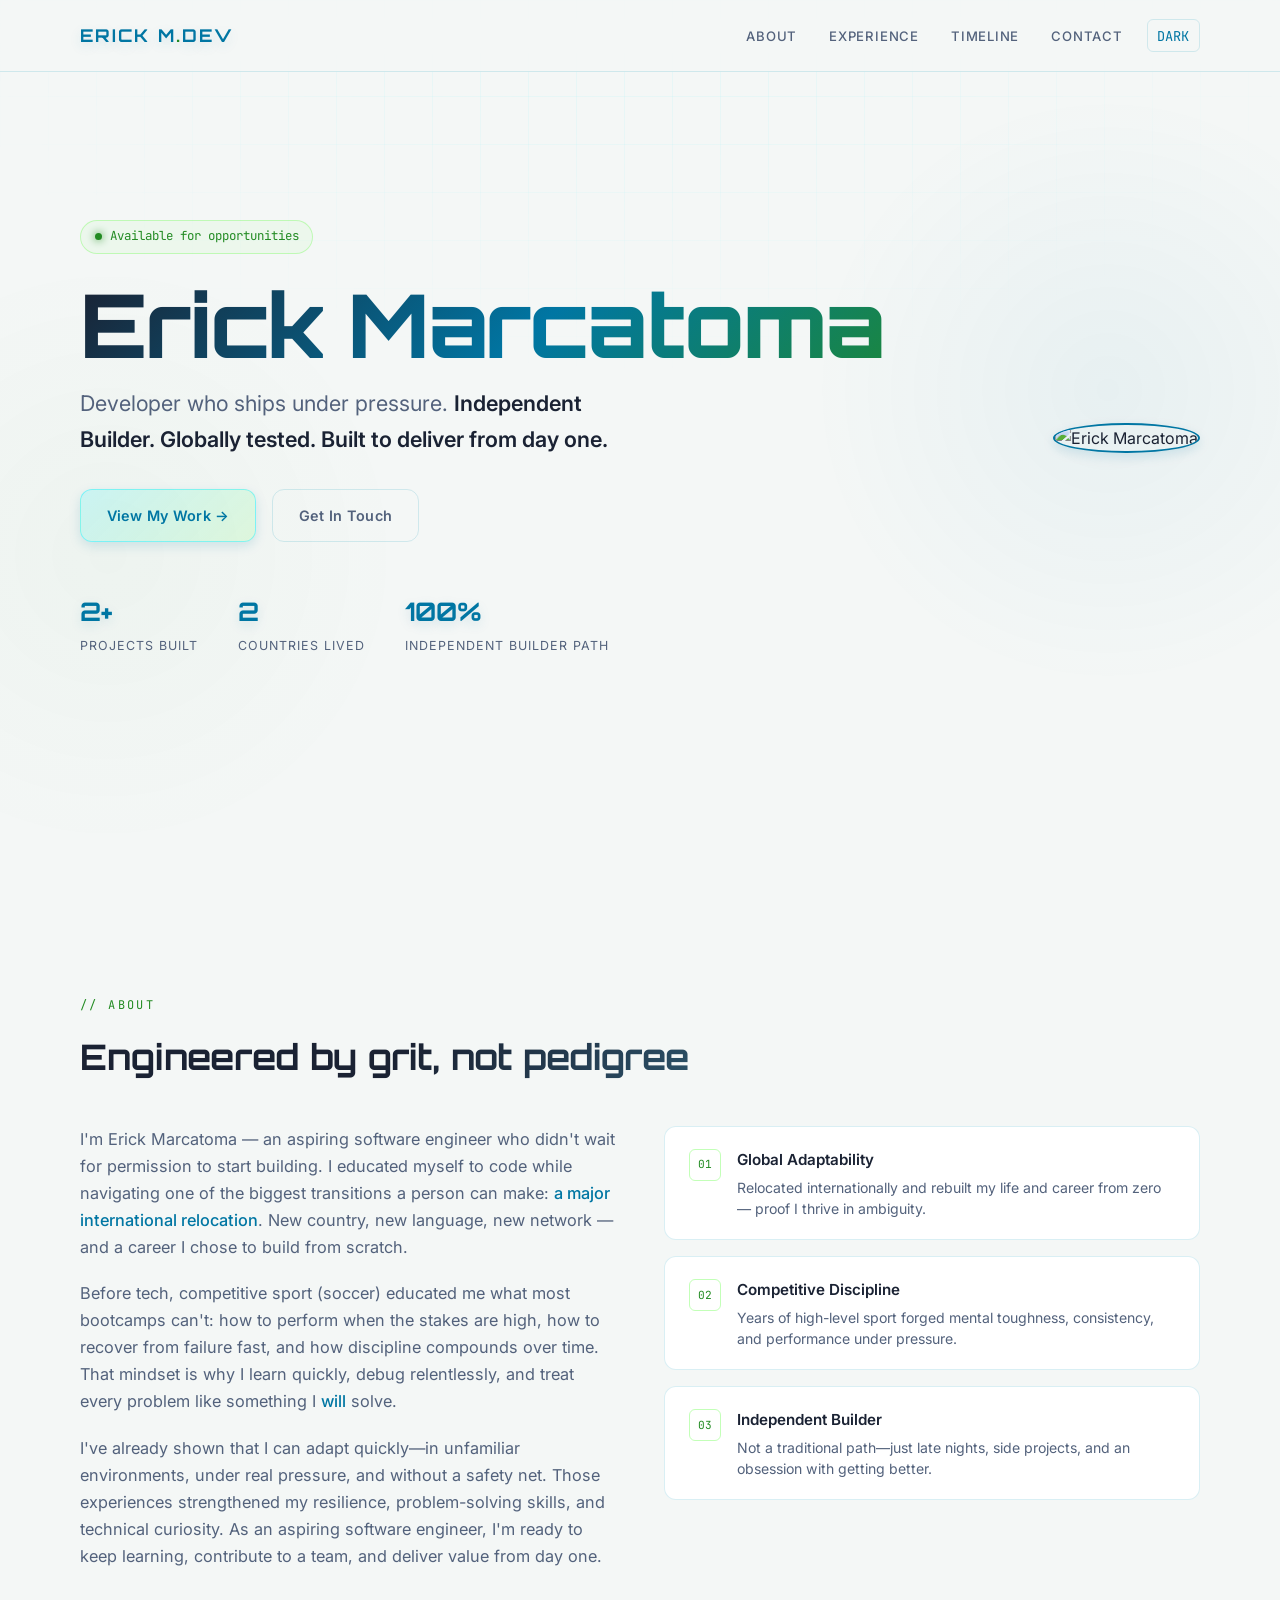
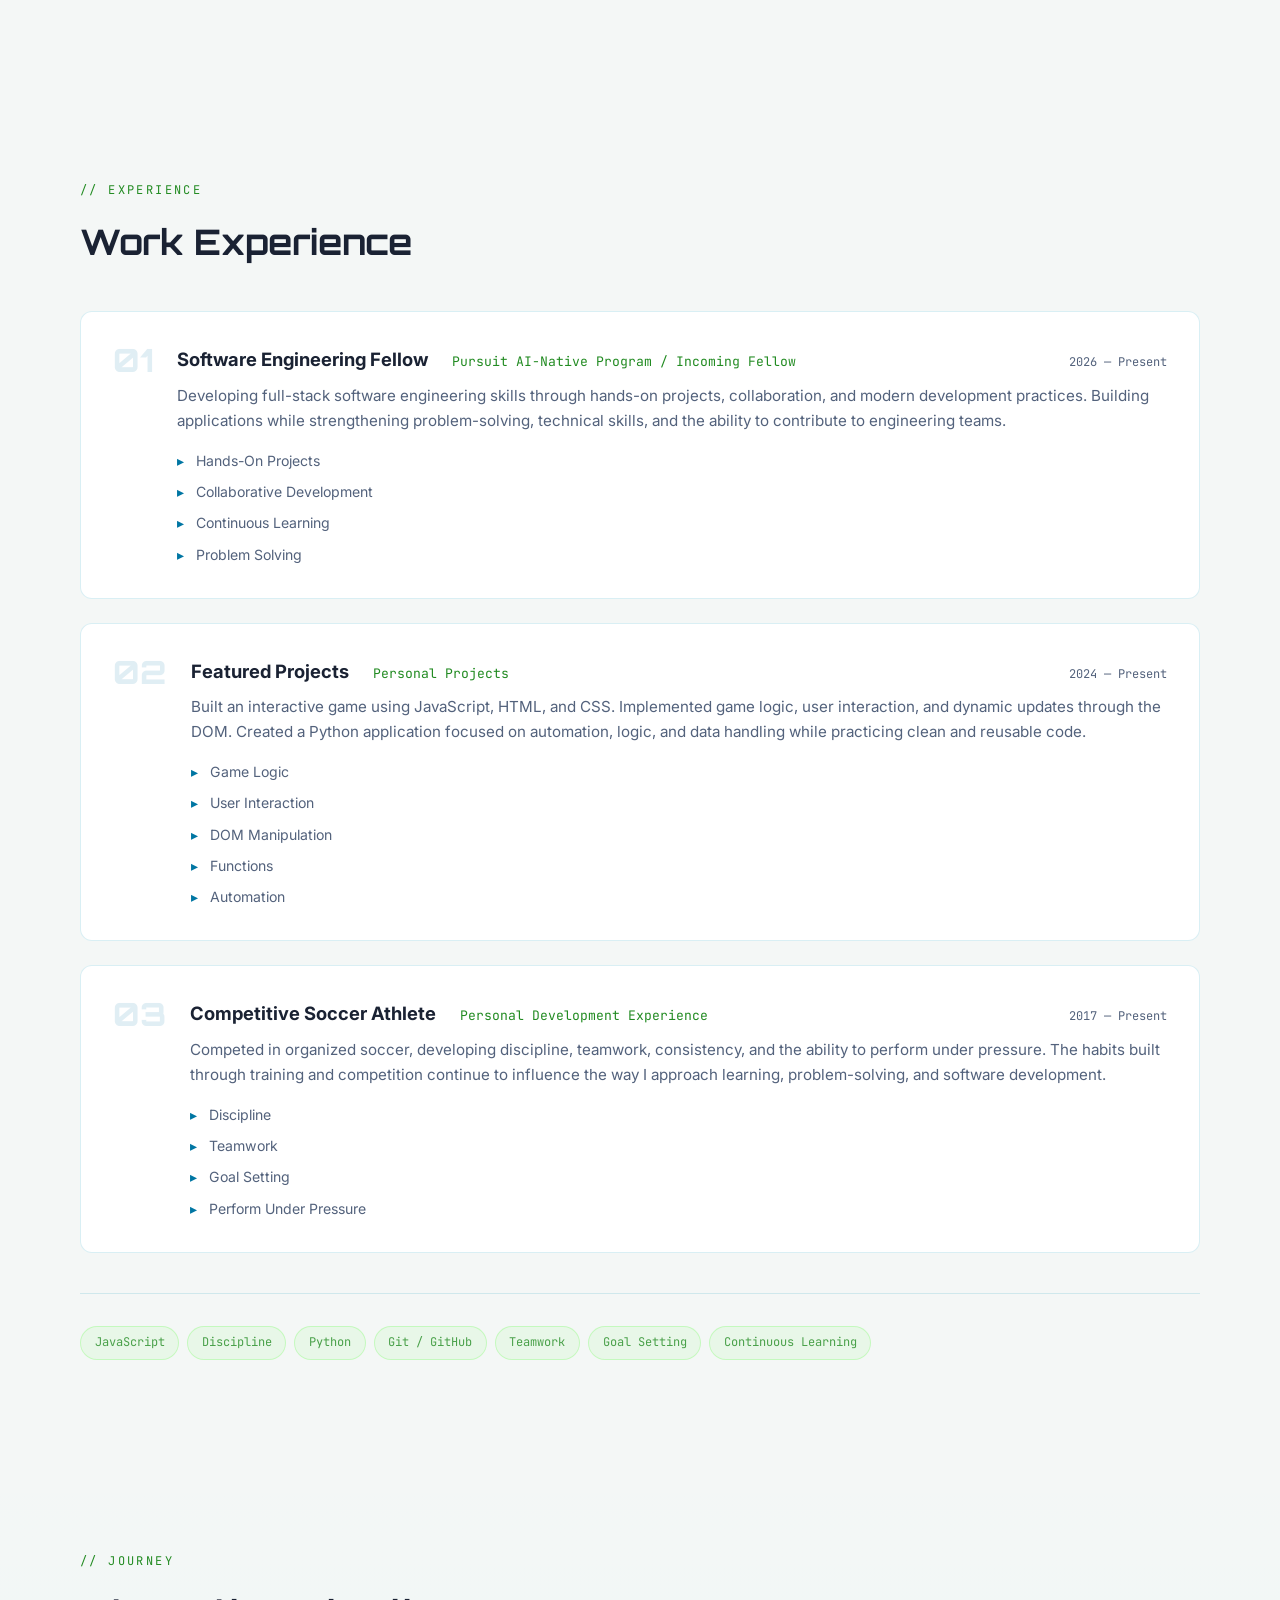
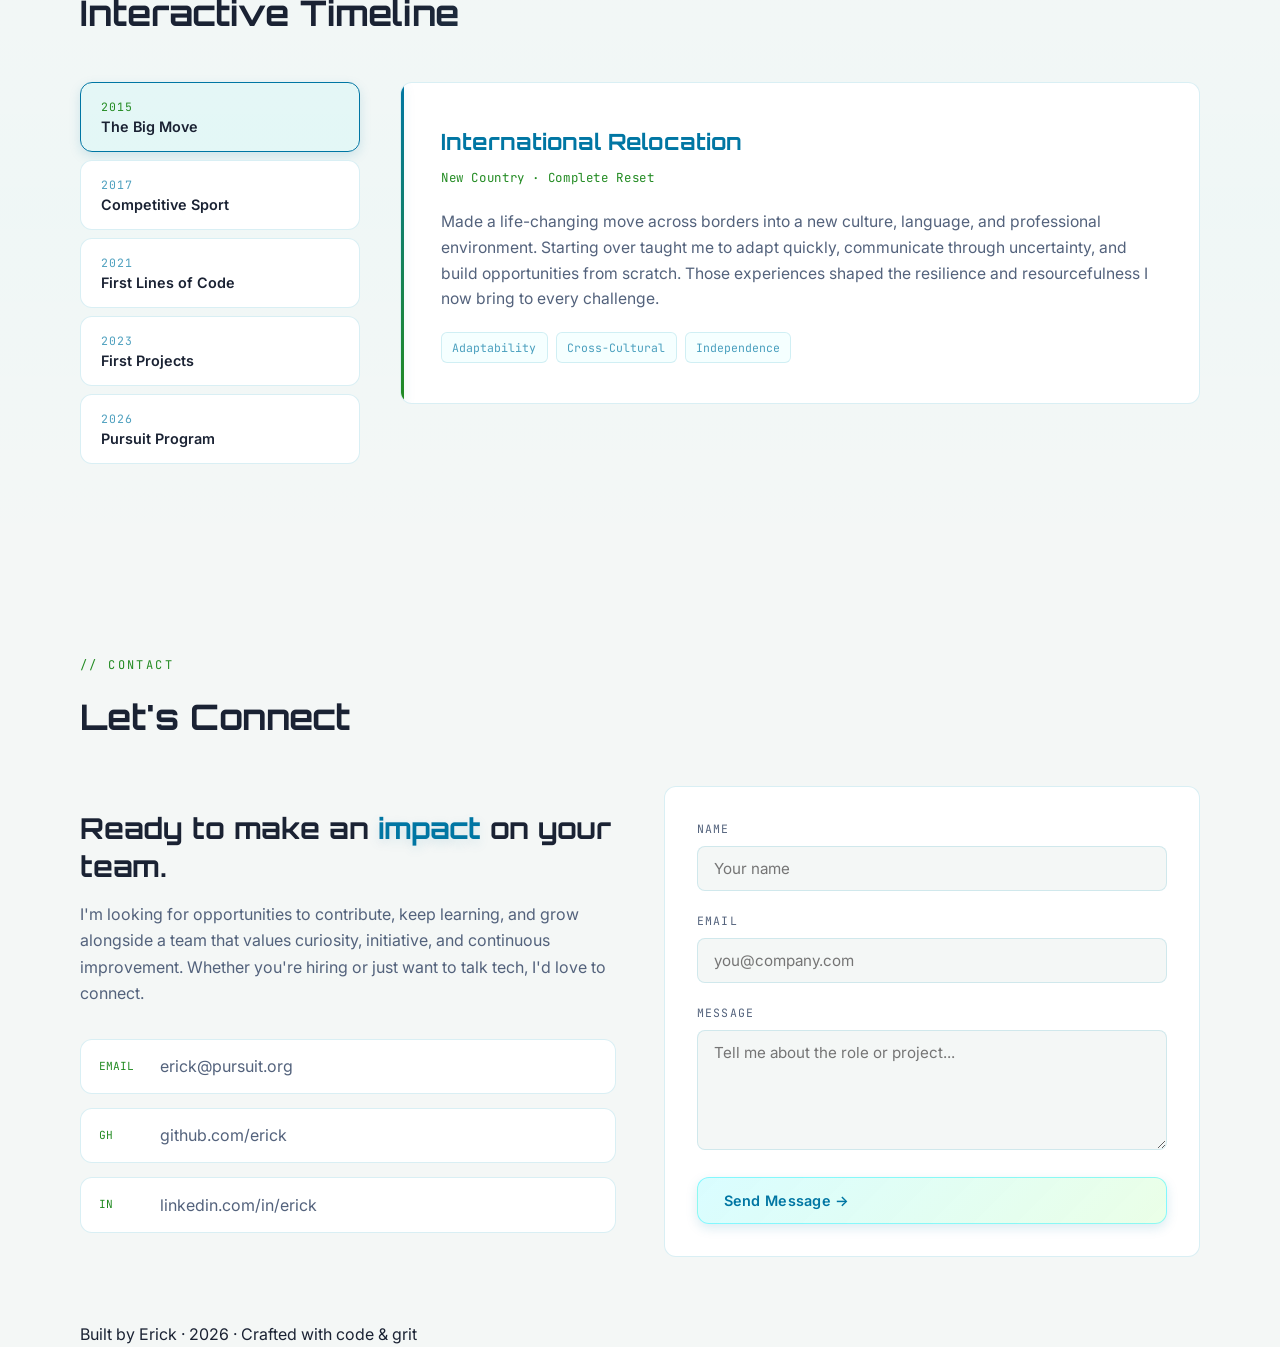
==== commit 373521bf: "feat: add profile picture to hero section. fix: improve scroll spy threshold for active nav highligh" ====
--- a/PersonalWebsite.html
+++ b/PersonalWebsite.html
@@ -162,11 +162,11 @@
       letter-spacing: 0.06em;
       text-transform: uppercase;
       color: var(--text-muted);
-      transition: color var(--transition);
+      transition: color var(--transition), text-shadow var(--transition);
     }
 
     .nav-links a:hover,
-    .nav-links a.active { color: var(--cyan); text-shadow: none; }
+    .nav-links a.active { color: var(--cyan); text-shadow: var(--glow-cyan); }
 
     /* Theme Switcher Styles */
     .theme-toggle {
@@ -233,7 +233,25 @@
       transform: translateY(0);
     }
 
-    /* Hero */
+    /* Hero Layout Styles */
+    .hero-layout {
+      display: grid;
+      grid-template-columns: 1fr auto;
+      gap: 3rem;
+      align-items: center;
+      width: 100%;
+    }
+
+    .hero-image img {
+      width: 280px;
+      height: 280px;
+      object-fit: cover;
+      border-radius: 50%;
+      border: 2px solid var(--cyan);
+      box-shadow: var(--glow-cyan);
+    }
+
+    /* Hero Background & Glow Elements */
     #hero {
       min-height: 100vh;
       display: flex;
@@ -846,22 +864,11 @@
 
     .form-success.show { display: block; }
 
-    footer {
-      border-top: 1px solid var(--border);
-      padding: 2rem 0;
-      text-align: center;
-      font-family: var(--font-mono);
-      font-size: 0.75rem;
-      color: var(--text-muted);
-      position: relative;
-      z-index: 1;
-      transition: border-color var(--transition);
-    }
-
-    footer span { color: var(--cyan-dim); }
-
-    /* Responsive */
+    /* Responsive Styles */
     @media (max-width: 900px) {
+      .hero-layout { grid-template-columns: 1fr; }
+      .hero-image { display: none; }
+      
       .about-grid,
       .timeline-wrapper,
       .contact-grid { grid-template-columns: 1fr; }
@@ -911,7 +918,7 @@
 
   <nav>
     <div class="nav-inner">
-      <a href="#hero" class="logo">ERICK MARCATOMA<span>.</span>DEV</a>
+      <a href="#hero" class="logo">ERICK M<span>.</span>DEV</a>
       <div class="nav-actions">
         <ul class="nav-links" id="navLinks">
           <li><a href="#about">About</a></li>
@@ -934,32 +941,37 @@
       <div class="hero-glow" aria-hidden="true"></div>
       <div class="hero-glow green" aria-hidden="true"></div>
       <div class="container">
-        <div class="reveal">
-          <div class="hero-status">Available for opportunities</div>
-          <h1 class="hero-name">
-            <span class="line">Erick</span>
-          </h1>
-          <p class="hero-tagline">
-            Developer who ships under pressure.
-            <strong>Independent Builder. Globally tested. Built to deliver from day one.</strong>
-          </p>
-          <div class="hero-cta">
-            <a href="#work" class="btn btn-primary">View My Work →</a>
-            <a href="#contact" class="btn btn-ghost">Get In Touch</a>
+        <div class="hero-layout">
+          <div class="reveal">
+            <div class="hero-status">Available for opportunities</div>
+            <h1 class="hero-name">
+              <span class="line">Erick Marcatoma</span>
+            </h1>
+            <p class="hero-tagline">
+              Developer who ships under pressure.
+              <strong>Independent Builder. Globally tested. Built to deliver from day one.</strong>
+            </p>
+            <div class="hero-cta">
+              <a href="#work" class="btn btn-primary">View My Work →</a>
+              <a href="#contact" class="btn btn-ghost">Get In Touch</a>
+            </div>
+            <div class="hero-stats">
+              <div>
+                <div class="stat-value">2+</div>
+                <div class="stat-label">Projects Built</div>
+              </div>
+              <div>
+                <div class="stat-value">2</div>
+                <div class="stat-label">Countries Lived</div>
+              </div>
+              <div>
+                <div class="stat-value">100%</div>
+                <div class="stat-label">Independent Builder Path</div>
+              </div>
+            </div>
           </div>
-          <div class="hero-stats">
-            <div>
-              <div class="stat-value">2+</div>
-              <div class="stat-label">Projects Build</div>
-            </div>
-            <div>
-              <div class="stat-value">2</div>
-              <div class="stat-label">Countries Lived</div>
-            </div>
-            <div>
-              <div class="stat-value">100%</div>
-              <div class="stat-label">Independent Builder Path</div>
-            </div>
+          <div class="hero-image reveal">
+            <img src="shelby-2021.jpg" alt="Erick Marcatoma" />
           </div>
         </div>
       </div>
@@ -981,7 +993,7 @@
               career I chose to build from scratch.
             </p>
             <p>
-              Before tech, competitive sport(soccer) educated me what most bootcamps can't: how to perform when
+              Before tech, competitive sport (soccer) educated me what most bootcamps can't: how to perform when
               the stakes are high, how to recover from failure fast, and how discipline compounds over time.
               That mindset is why I learn quickly, debug relentlessly, and treat every problem like something
               I <em>will</em> solve.
@@ -1088,7 +1100,7 @@
                 <li>Discipline</li>
                 <li>Teamwork</li>
                 <li>Goal Setting</li>
-                <li>Perform Under Presure</li>
+                <li>Perform Under Pressure</li>
               </ul>
             </div>
           </article>
@@ -1120,7 +1132,7 @@
             </button>
             <button class="timeline-btn" role="tab" aria-selected="false" data-target="tl-2">
               <span class="year">2017</span>
-              <span class="label">Competetive Sport</span>
+              <span class="label">Competitive Sport</span>
             </button>
             <button class="timeline-btn" role="tab" aria-selected="false" data-target="tl-3">
               <span class="year">2021</span>
@@ -1137,6 +1149,22 @@
           </div>
 
           <div class="timeline-panel" role="tabpanel">
+            <div class="timeline-content active" id="tl-1">
+              <h3>International Relocation</h3>
+              <p class="meta">New Country · Complete Reset</p>
+              <p>
+                Made a life-changing move across borders into a new culture, 
+                language, and professional environment. Starting over taught me to 
+                adapt quickly, communicate through uncertainty, and build opportunities 
+                from scratch. Those experiences shaped the resilience and resourcefulness I now bring to every challenge.
+              </p>
+              <div class="timeline-tags">
+                <span class="tag">Adaptability</span>
+                <span class="tag">Cross-Cultural</span>
+                <span class="tag">Independence</span>
+              </div>
+            </div>
+
             <div class="timeline-content" id="tl-2">
               <h3>Peak Performance Mindset</h3>
               <p class="meta">Competitive Athletics · Foundation Years</p>
@@ -1150,22 +1178,6 @@
                 <span class="tag">Discipline</span>
                 <span class="tag">Resilience</span>
                 <span class="tag">Team Dynamics</span>
-              </div>
-            </div>
-
-            <div class="timeline-content active" id="tl-1">
-              <h3>International Relocation</h3>
-              <p class="meta">New Country · Complete Reset</p>
-              <p>
-                Made a life-changing move across borders into a new culture, 
-                language, and professional environment. Starting over taught me to 
-                adapt quickly, communicate through uncertainty, and build opportunities 
-                from scratch. Those experiences shaped the resilience and resourcefulness I now bring to every challenge.
-              </p>
-              <div class="timeline-tags">
-                <span class="tag">Adaptability</span>
-                <span class="tag">Cross-Cultural</span>
-                <span class="tag">Independence</span>
               </div>
             </div>
 
@@ -1186,6 +1198,7 @@
                 <span class="tag">Problem Solving</span>
               </div>
             </div>
+
             <div class="timeline-content" id="tl-4">
               <h3>First Coding Projects</h3>
               <p class="meta">From Learning to Building · Code in Action</p>
@@ -1203,6 +1216,7 @@
                 <span class="tag">GitHub</span>
               </div>
             </div>
+
             <div class="timeline-content" id="tl-5">
               <h3>Pursuit Fellow</h3>
               <p class="meta">Present · Software Engineering · AI Training</p>
@@ -1242,7 +1256,7 @@
                  to talk tech, I'd love to connect.
             </p>
             <div class="contact-links">
-              <a href="mailto:erick@example.com" class="contact-link">
+              <a href="mailto:erick@pursuit.org" class="contact-link">
                 <span class="icon">EMAIL</span>
                 erick@pursuit.org
               </a>
@@ -1288,7 +1302,6 @@
     const themeToggle = document.getElementById("themeToggle");
     const themeIcon = themeToggle.querySelector(".theme-icon");
     
-    // Check local storage or system configuration preference
     const savedTheme = localStorage.getItem("portfolio-theme");
     const systemPrefersLight = window.matchMedia("(prefers-color-scheme: light)").matches;
     
@@ -1328,7 +1341,7 @@
     );
     revealEls.forEach((el) => revealObserver.observe(el));
 
-    // Timeline interaction (Fixed: ensures target finding matches active timeline content initialization setup)
+    // Timeline interaction
     const timelineBtns = document.querySelectorAll(".timeline-btn");
     const timelineContents = document.querySelectorAll(".timeline-content");
 
@@ -1347,7 +1360,7 @@
       });
     });
 
-    // Active nav link on scroll
+    // Active nav link on scroll (Updated Configuration Engine)
     const sections = document.querySelectorAll("section[id]");
     const navAnchors = document.querySelectorAll(".nav-links a");
 
@@ -1361,7 +1374,7 @@
           }
         });
       },
-      { threshold: 0.35, rootMargin: `-${parseInt(getComputedStyle(document.documentElement).getPropertyValue("--nav-h"))}px 0px -45% 0px` }
+      { threshold: 0.1, rootMargin: "-72px 0px -40% 0px" }
     );
     sections.forEach((s) => navObserver.observe(s));
 
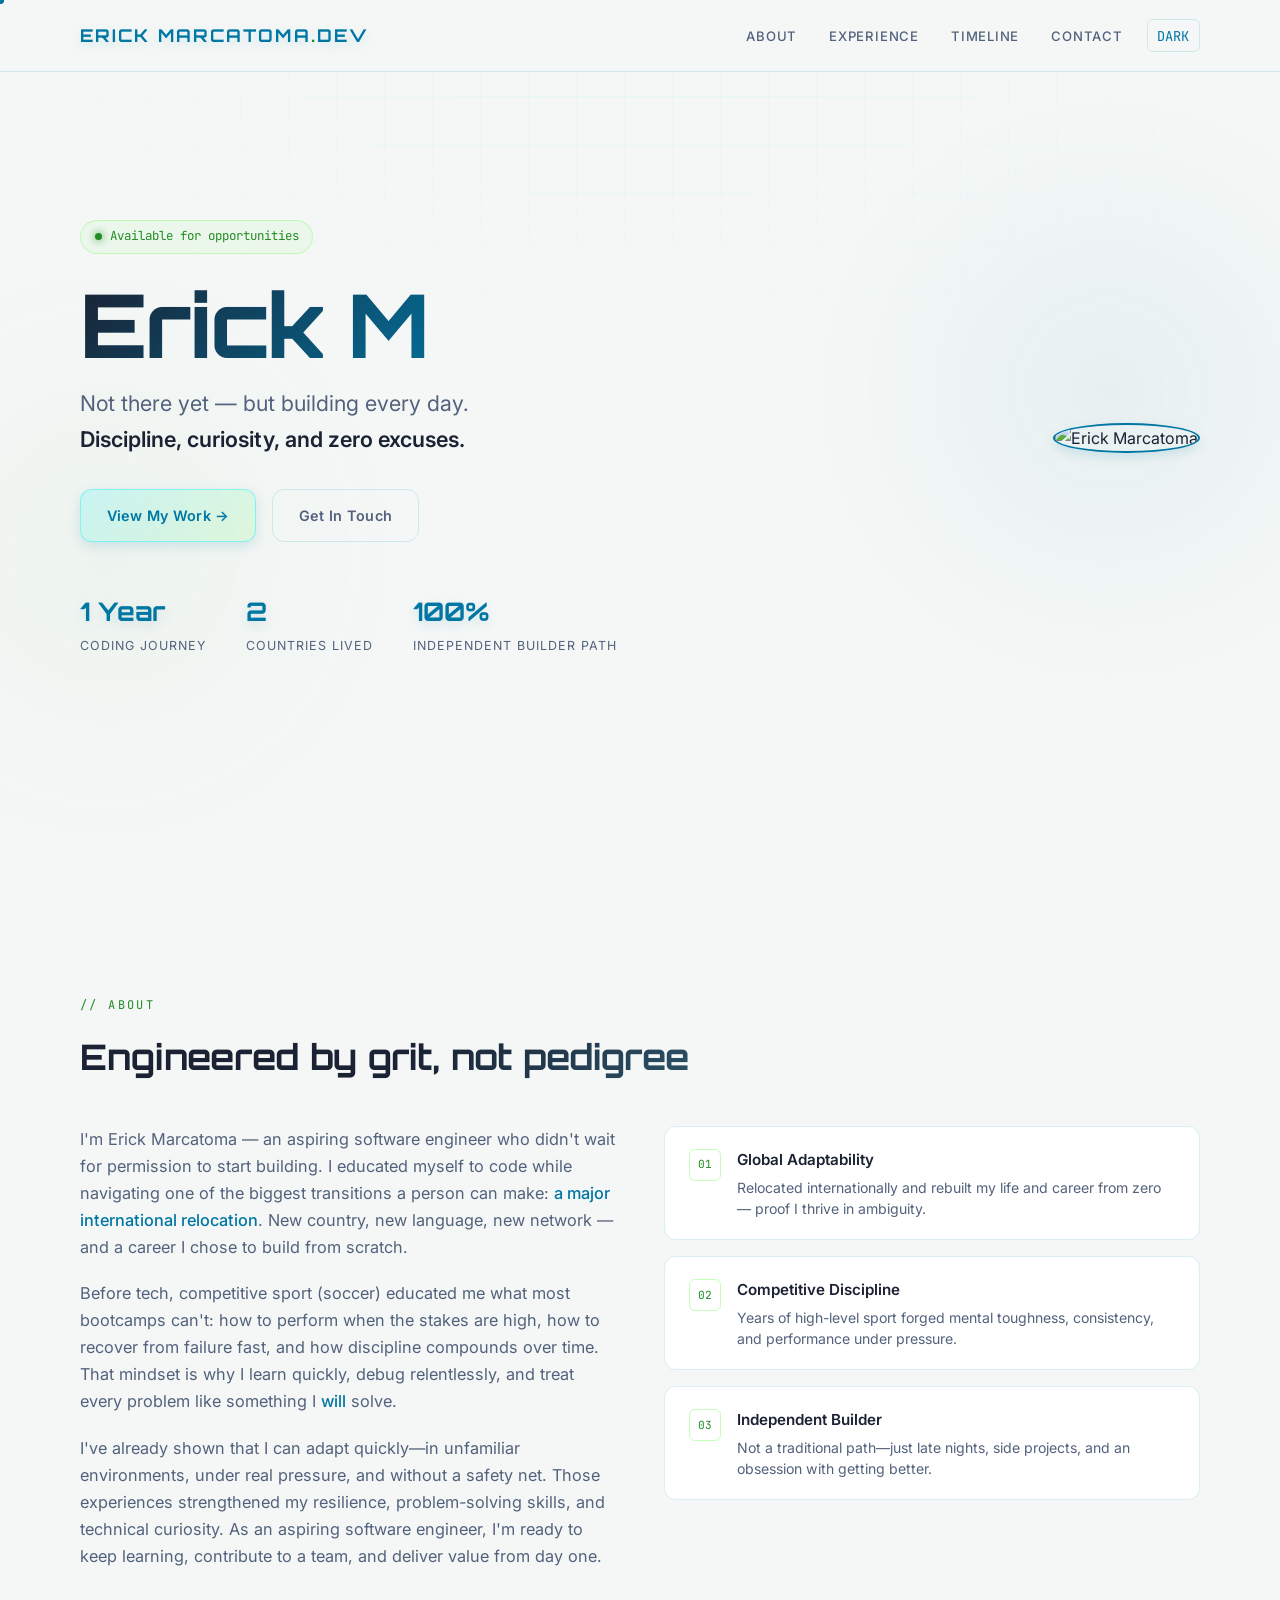
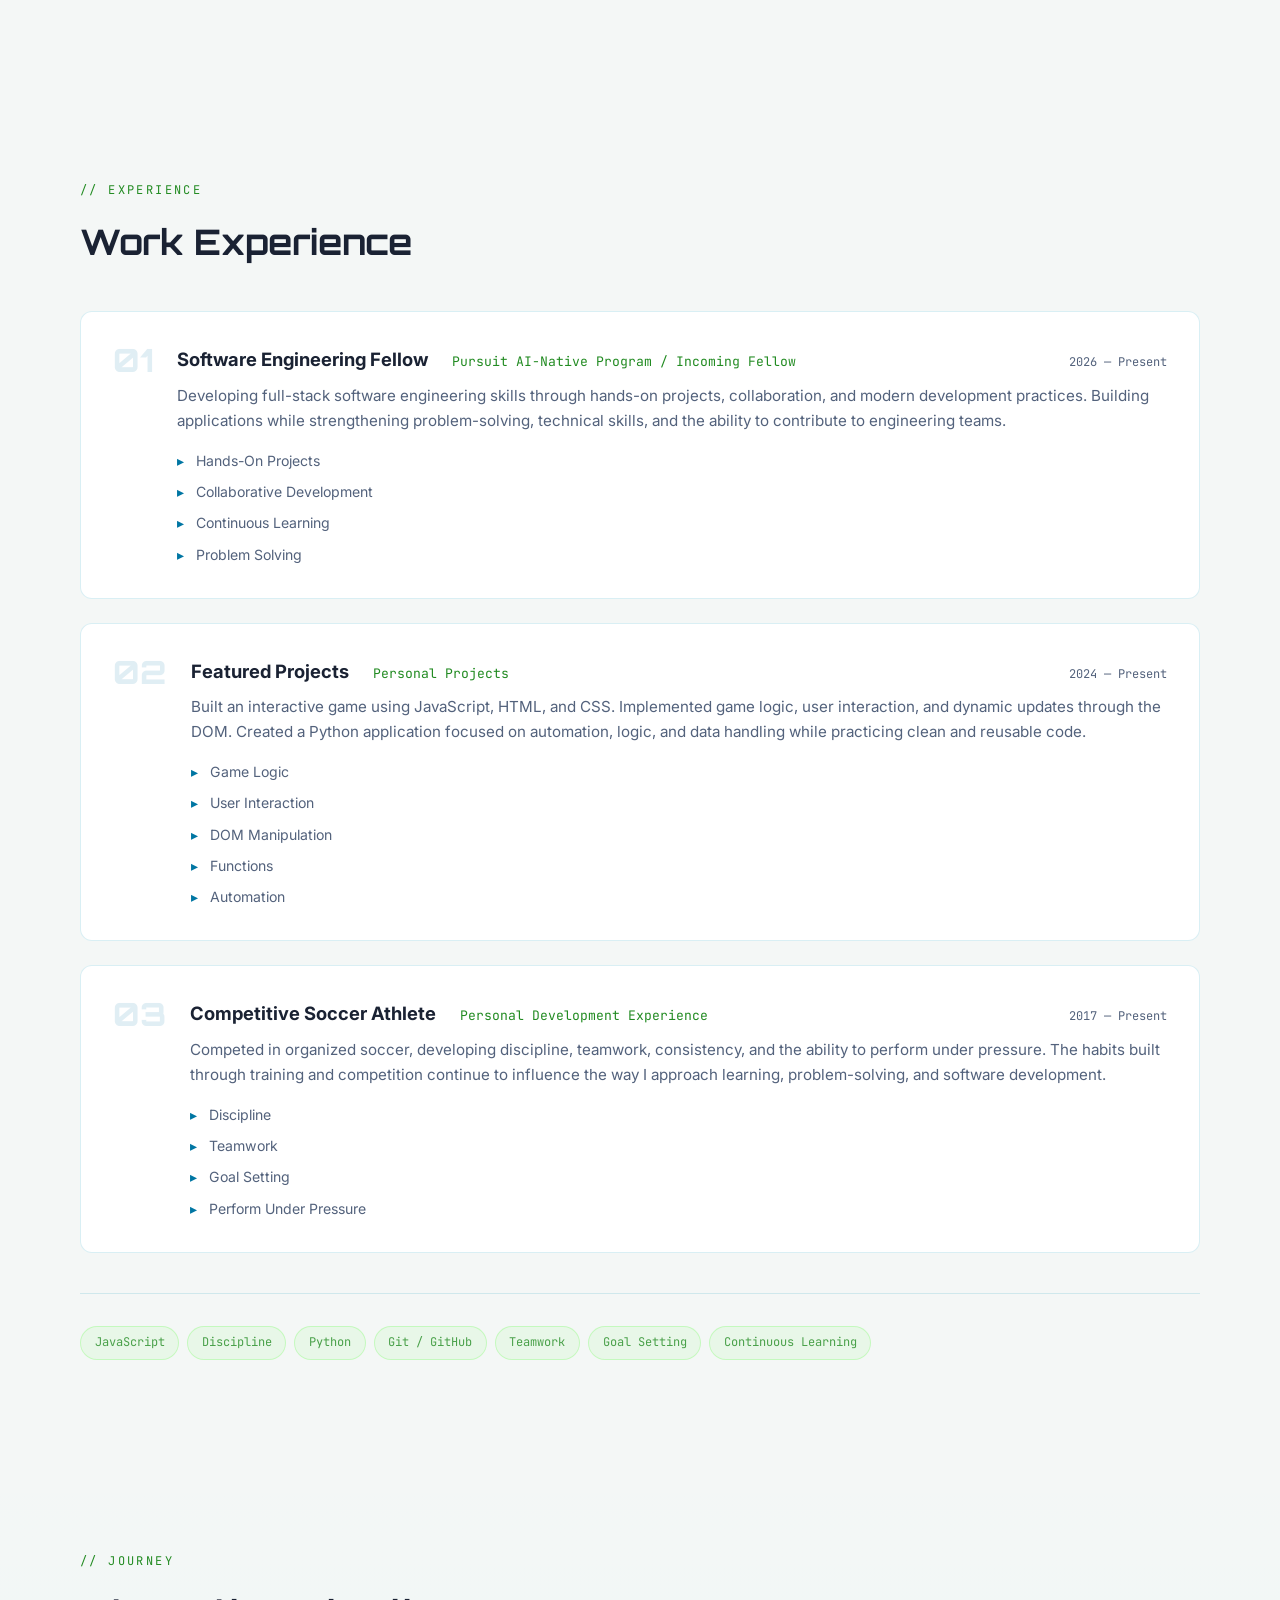
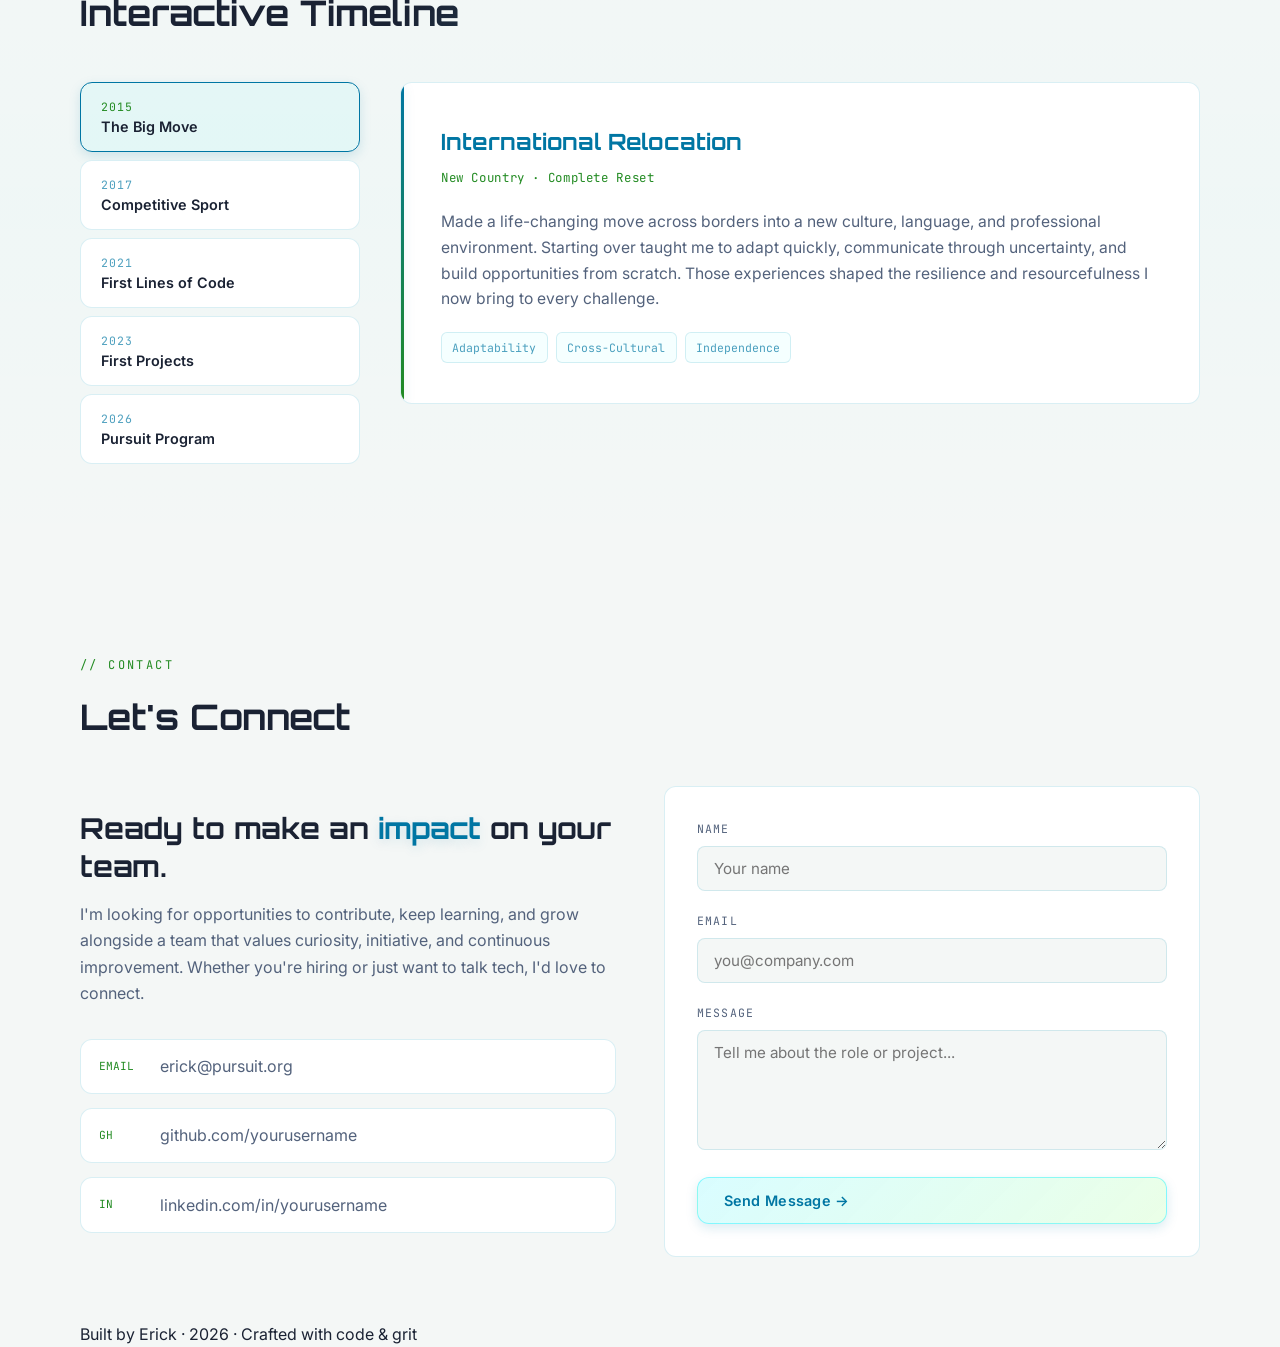
==== commit c2e01369: "Update hero tagline to authentic copy" ====
--- a/PersonalWebsite.html
+++ b/PersonalWebsite.html
@@ -864,6 +864,13 @@
 
     .form-success.show { display: block; }
 
+    /* Typewriter Cursor Styles */
+    .cursor {
+      color: var(--cyan);
+      animation: blink 0.8s infinite;
+      font-weight: 300;
+    }
+
     /* Responsive Styles */
     @media (max-width: 900px) {
       .hero-layout { grid-template-columns: 1fr; }
@@ -918,7 +925,7 @@
 
   <nav>
     <div class="nav-inner">
-      <a href="#hero" class="logo">ERICK M<span>.</span>DEV</a>
+      <a href="#hero" class="logo">ERICK MARCATOMA<span>.</span>DEV</a>
       <div class="nav-actions">
         <ul class="nav-links" id="navLinks">
           <li><a href="#about">About</a></li>
@@ -945,11 +952,11 @@
           <div class="reveal">
             <div class="hero-status">Available for opportunities</div>
             <h1 class="hero-name">
-              <span class="line">Erick Marcatoma</span>
+              <span class="line">Erick M</span>
             </h1>
             <p class="hero-tagline">
-              Developer who ships under pressure.
-              <strong>Independent Builder. Globally tested. Built to deliver from day one.</strong>
+              Not there yet — but building every day.
+              <strong>Discipline, curiosity, and zero excuses.</strong>
             </p>
             <div class="hero-cta">
               <a href="#work" class="btn btn-primary">View My Work →</a>
@@ -957,8 +964,8 @@
             </div>
             <div class="hero-stats">
               <div>
-                <div class="stat-value">2+</div>
-                <div class="stat-label">Projects Built</div>
+                <div class="stat-value">1 Year</div>
+                <div class="stat-label">Coding Journey</div>
               </div>
               <div>
                 <div class="stat-value">2</div>
@@ -1256,17 +1263,17 @@
                  to talk tech, I'd love to connect.
             </p>
             <div class="contact-links">
-              <a href="mailto:erick@pursuit.org" class="contact-link">
+              <a href="mailto:your.email@example.com" class="contact-link">
                 <span class="icon">EMAIL</span>
                 erick@pursuit.org
               </a>
-              <a href="https://github.com" target="_blank" rel="noopener noreferrer" class="contact-link">
+              <a href="https://github.com/yourusername" target="_blank" rel="noopener noreferrer" class="contact-link">
                 <span class="icon">GH</span>
-                github.com/erick
+                github.com/yourusername
               </a>
-              <a href="https://linkedin.com" target="_blank" rel="noopener noreferrer" class="contact-link">
+              <a href="https://linkedin.com/in/yourusername" target="_blank" rel="noopener noreferrer" class="contact-link">
                 <span class="icon">IN</span>
-                linkedin.com/in/erick
+                linkedin.com/in/yourusername
               </a>
             </div>
           </div>
@@ -1360,7 +1367,7 @@
       });
     });
 
-    // Active nav link on scroll (Updated Configuration Engine)
+    // Active nav link on scroll
     const sections = document.querySelectorAll("section[id]");
     const navAnchors = document.querySelectorAll(".nav-links a");
 
@@ -1396,6 +1403,71 @@
 
     // Footer year
     document.getElementById("year").textContent = new Date().getFullYear();
+
+    // Typewriter Subsystem Initialization Logic
+    const typingText = "Not there yet — but building every day.";
+    const typingElement = document.querySelector(".hero-tagline");
+    const staticPart = document.querySelector(".hero-tagline strong");
+
+    const strongHTML = `<strong>Discipline, curiosity, and zero excuses.</strong>`;
+
+    let i = 0;
+    typingElement.innerHTML = '<span id="typed"></span><span class="cursor">|</span>' + staticPart.outerHTML;
+    typingElement.innerHTML = '<span id="typed"></span><span class="cursor">|</span><br>' + strongHTML;
+
+    function typeWriter() {
+      if (i < typingText.length) {
+        document.getElementById("typed").textContent += typingText.charAt(i);
+        i++;
+        setTimeout(typeWriter, 55);
+      } else {
+        document.querySelector(".cursor").style.display = "none";
+      }
+    }
+
+    typeWriter();
+
+    // Mouse Trail Effect
+    const trail = [];
+    const trailLength = 6;
+
+    for (let i = 0; i < trailLength; i++) {
+      const dot = document.createElement("div");
+      dot.style.cssText = `
+        position: fixed;
+        width: ${8 - i * 0.5}px;
+        height: ${8 - i * 0.5}px;
+        border-radius: 50%;
+        background: var(--cyan);
+        pointer-events: none;
+        z-index: 9998;
+        opacity: ${1 - i / trailLength};
+        transition: transform 0.1s ease;
+      `;
+      document.body.appendChild(dot);
+      trail.push({ el: dot, x: 0, y: 0 });
+    }
+
+    let mouseX = 0, mouseY = 0;
+
+    document.addEventListener("mousemove", (e) => {
+      mouseX = e.clientX;
+      mouseY = e.clientY;
+    });
+
+    function animateTrail() {
+      let x = mouseX, y = mouseY;
+      trail.forEach((dot, i) => {
+        const prev = trail[i - 1] || { x: mouseX, y: mouseY };
+        dot.x += (prev.x - dot.x) * 0.35;
+        dot.y += (prev.y - dot.y) * 0.35;
+        dot.el.style.left = dot.x - 4 + "px";
+        dot.el.style.top = dot.y - 4 + "px";
+      });
+      requestAnimationFrame(animateTrail);
+    }
+
+    animateTrail();
   </script>
 </body>
 </html>
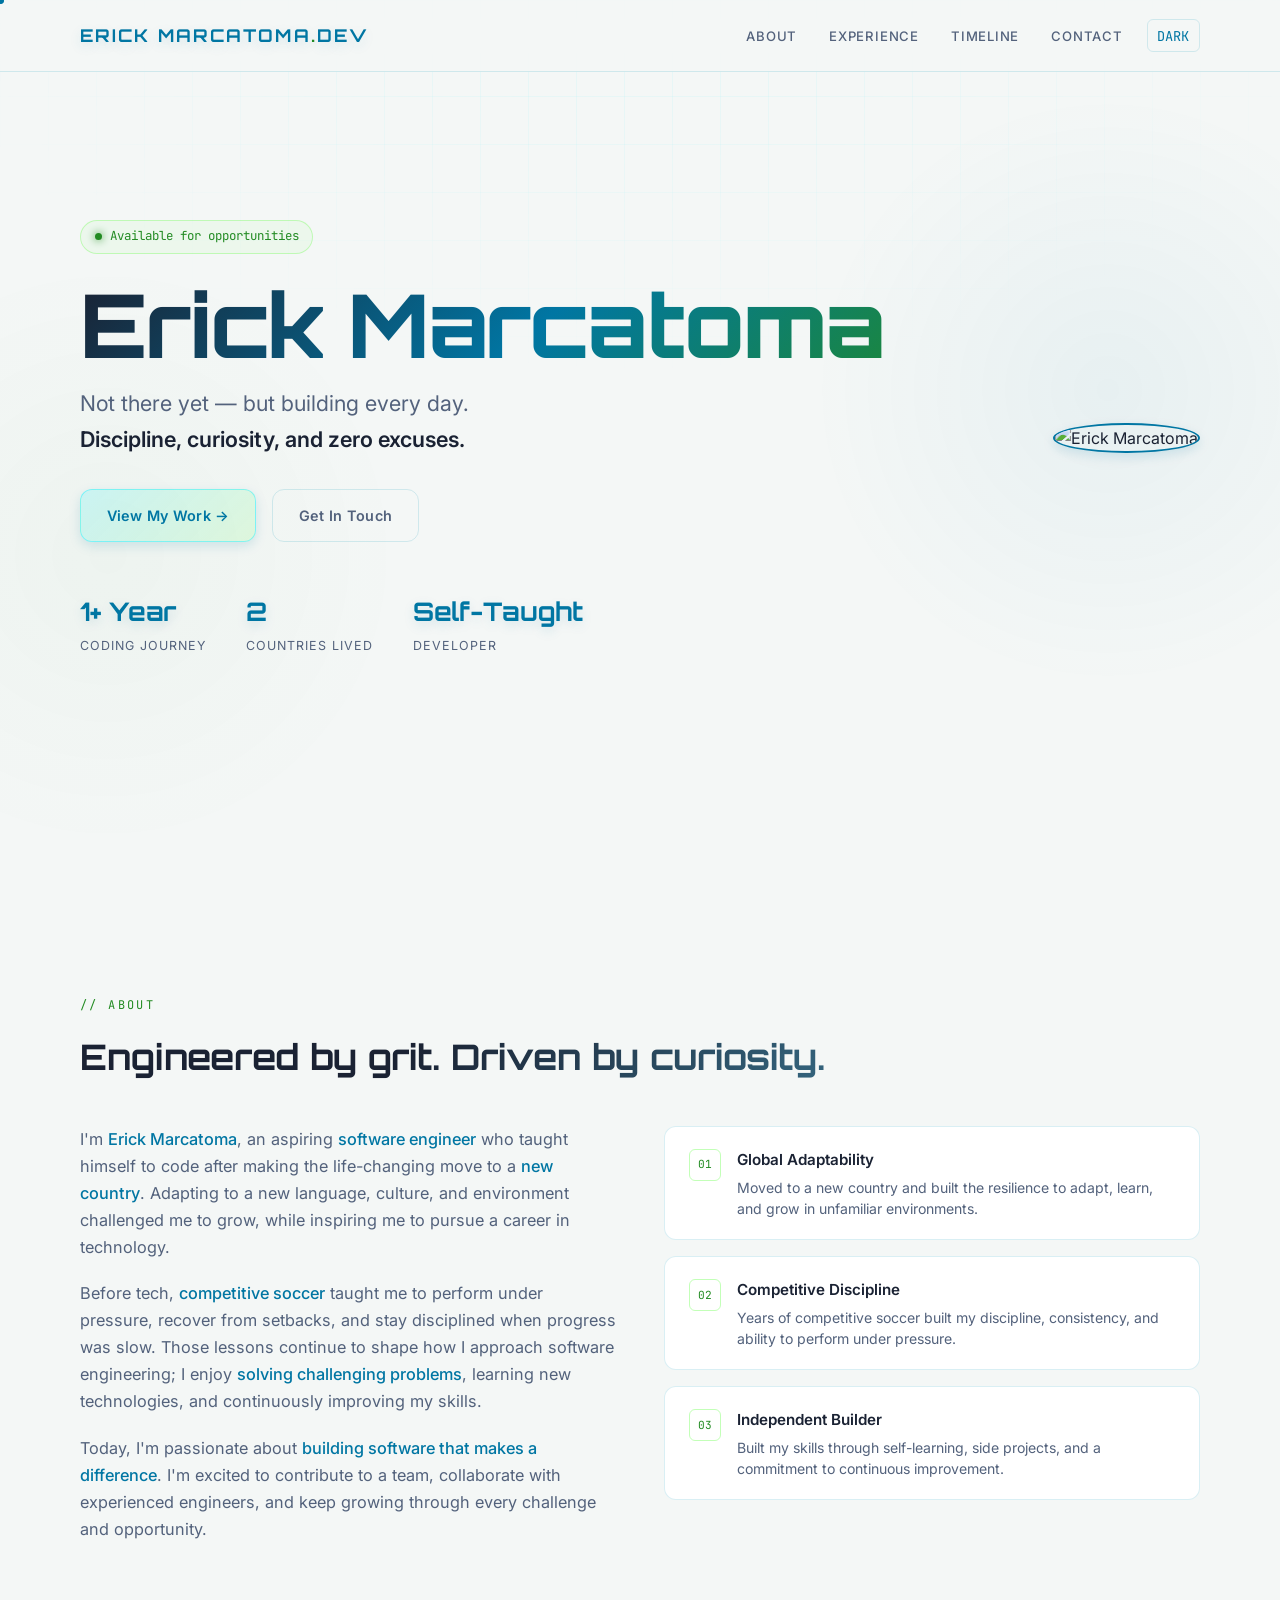
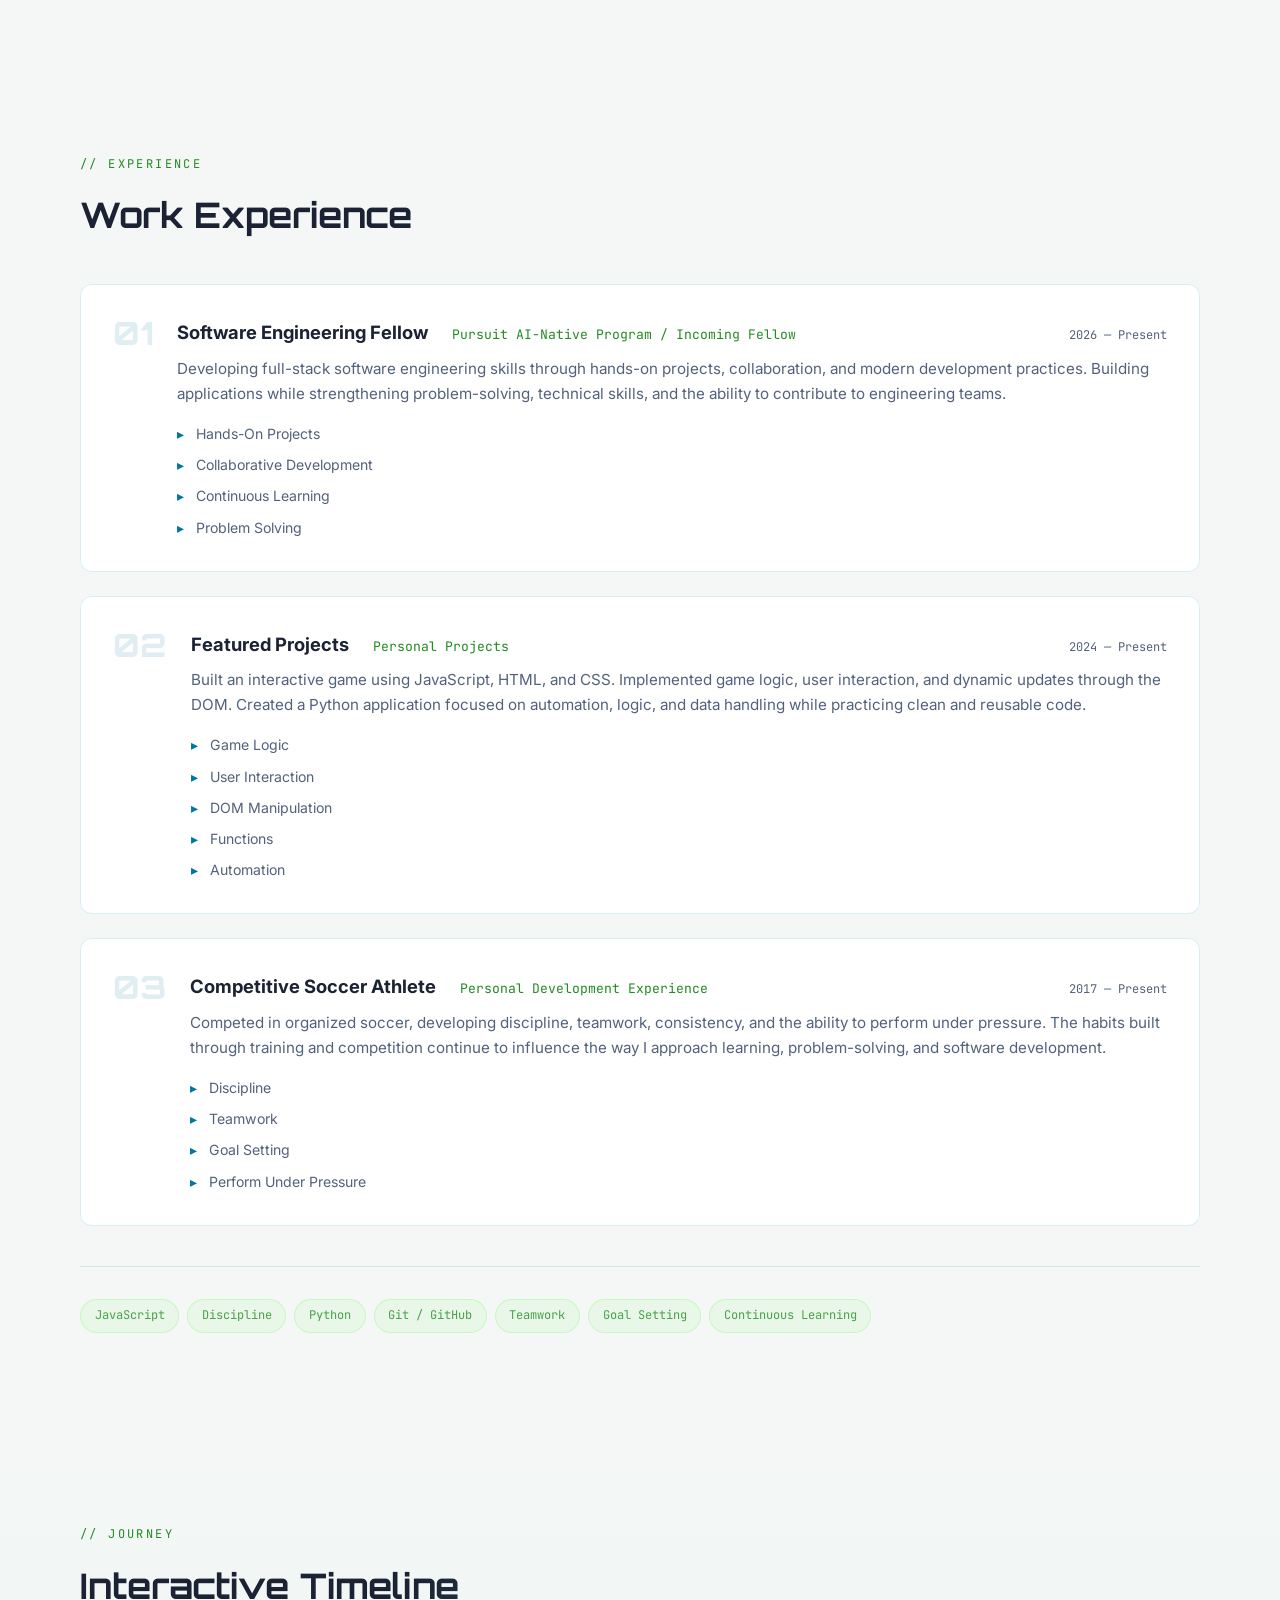
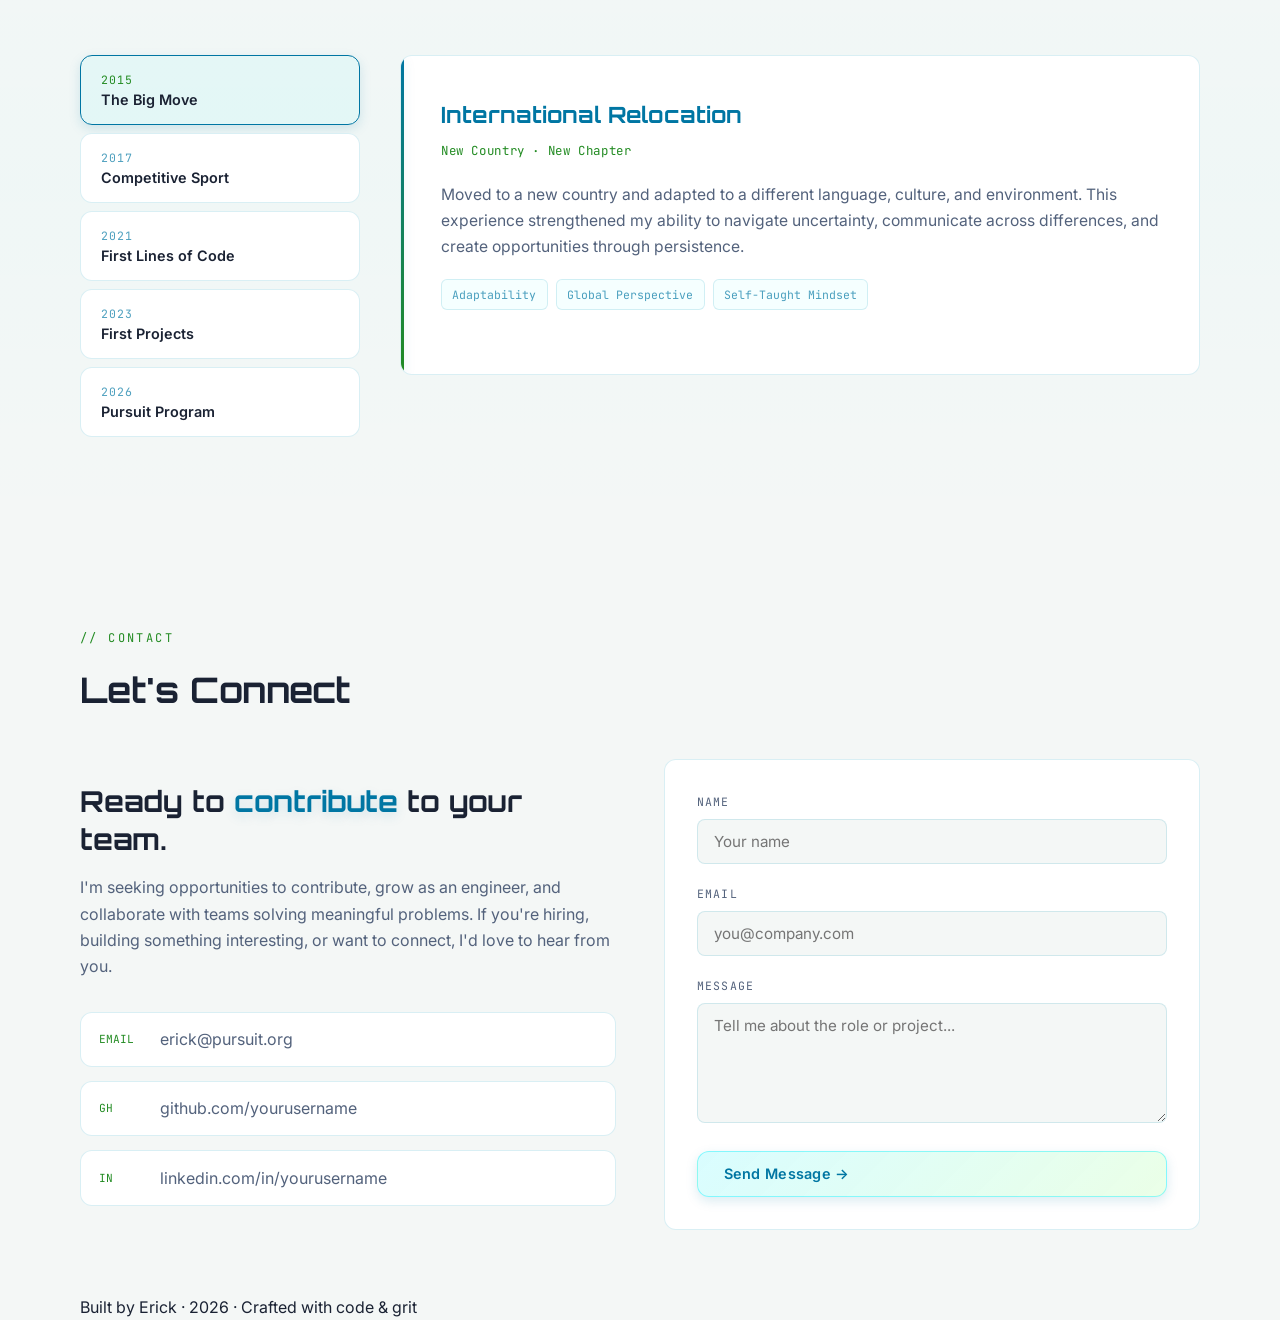
==== commit c9725e40: "Improve About and timeline sections for clarity and readability" ====
--- a/PersonalWebsite.html
+++ b/PersonalWebsite.html
@@ -952,7 +952,7 @@
           <div class="reveal">
             <div class="hero-status">Available for opportunities</div>
             <h1 class="hero-name">
-              <span class="line">Erick M</span>
+              <span class="line">Erick Marcatoma</span>
             </h1>
             <p class="hero-tagline">
               Not there yet — but building every day.
@@ -964,7 +964,7 @@
             </div>
             <div class="hero-stats">
               <div>
-                <div class="stat-value">1 Year</div>
+                <div class="stat-value">1+ Year</div>
                 <div class="stat-label">Coding Journey</div>
               </div>
               <div>
@@ -972,8 +972,8 @@
                 <div class="stat-label">Countries Lived</div>
               </div>
               <div>
-                <div class="stat-value">100%</div>
-                <div class="stat-label">Independent Builder Path</div>
+                <div class="stat-value">Self-Taught</div>
+                <div class="stat-label">Developer</div>
               </div>
             </div>
           </div>
@@ -989,26 +989,27 @@
       <div class="container">
         <div class="reveal">
           <p class="section-label">// about</p>
-          <h2 class="section-title">Engineered by grit, not pedigree</h2>
+          <h2 class="section-title">Engineered by grit. Driven by curiosity.</h2>
         </div>
         <div class="about-grid">
           <div class="about-text reveal">
             <p>
-              I'm Erick Marcatoma — an aspiring software engineer who didn't wait for permission to start building.
-              I educated myself to code while navigating one of the biggest transitions a person can make:
-              <em>a major international relocation</em>. New country, new language, new network — and a
-              career I chose to build from scratch.
+              I'm <em>Erick Marcatoma</em>, an aspiring <em>software engineer</em> who taught himself
+              to code after making the life-changing move to a <em>new country</em>. Adapting to a new language,
+              culture, and environment challenged me to grow, while inspiring me to pursue a career 
+              in technology.
+              
             </p>
             <p>
-              Before tech, competitive sport (soccer) educated me what most bootcamps can't: how to perform when
-              the stakes are high, how to recover from failure fast, and how discipline compounds over time.
-              That mindset is why I learn quickly, debug relentlessly, and treat every problem like something
-              I <em>will</em> solve.
+              Before tech, <em>competitive soccer</em> taught me to perform under pressure, recover from
+              setbacks, and stay disciplined when progress was slow. Those lessons continue to shape how I 
+              approach software engineering; I enjoy <em>solving challenging problems</em>, learning new 
+              technologies, and continuously improving my skills.
             </p>
             <p>
-              I've already shown that I can adapt quickly—in unfamiliar environments, under real pressure, 
-              and without a safety net. Those experiences strengthened my resilience, problem-solving skills, 
-              and technical curiosity. As an aspiring software engineer, I'm ready to keep learning, contribute to a team, and deliver value from day one.
+              Today, I'm passionate about <em>building software that makes a difference</em>. I'm excited
+              to contribute to a team, collaborate with experienced engineers, and keep growing through every 
+              challenge and opportunity.
             </p>
           </div>
           <div class="pillars reveal">
@@ -1016,21 +1017,21 @@
               <span class="pillar-icon">01</span>
               <div>
                 <h3>Global Adaptability</h3>
-                <p>Relocated internationally and rebuilt my life and career from zero — proof I thrive in ambiguity.</p>
+                <p>Moved to a new country and built the resilience to adapt, learn, and grow in unfamiliar environments.</p>
               </div>
             </div>
             <div class="pillar">
               <span class="pillar-icon">02</span>
               <div>
                 <h3>Competitive Discipline</h3>
-                <p>Years of high-level sport forged mental toughness, consistency, and performance under pressure.</p>
+                <p>Years of competitive soccer built my discipline, consistency, and ability to perform under pressure.</p>
               </div>
             </div>
             <div class="pillar">
               <span class="pillar-icon">03</span>
               <div>
                 <h3>Independent Builder</h3>
-                <p>Not a traditional path—just late nights, side projects, and an obsession with getting better.</p>
+                <p>Built my skills through self-learning, side projects, and a commitment to continuous improvement.</p>
               </div>
             </div>
           </div>
@@ -1158,51 +1159,51 @@
           <div class="timeline-panel" role="tabpanel">
             <div class="timeline-content active" id="tl-1">
               <h3>International Relocation</h3>
-              <p class="meta">New Country · Complete Reset</p>
+              <p class="meta">New Country · New Chapter</p>
               <p>
-                Made a life-changing move across borders into a new culture, 
-                language, and professional environment. Starting over taught me to 
-                adapt quickly, communicate through uncertainty, and build opportunities 
-                from scratch. Those experiences shaped the resilience and resourcefulness I now bring to every challenge.
+                Moved to a new country and adapted to a different 
+                language, culture, and environment. This experience 
+                strengthened my ability to navigate uncertainty, communicate 
+                across differences, and create opportunities through persistence.
               </p>
               <div class="timeline-tags">
                 <span class="tag">Adaptability</span>
-                <span class="tag">Cross-Cultural</span>
-                <span class="tag">Independence</span>
+                <span class="tag">Global Perspective</span>
+                <span class="tag">Self-Taught Mindset</span>
               </div>
             </div>
 
             <div class="timeline-content" id="tl-2">
               <h3>Peak Performance Mindset</h3>
-              <p class="meta">Competitive Athletics · Foundation Years</p>
+              <p class="meta">Competitive Athletics · Discipline & Growth</p>
               <p>
-                Competing in organized soccer taught me that success comes 
-                from consistency, discipline, and resilience. Every match required 
-                preparation, teamwork, and performing under pressure—qualities I now bring to 
-                learning software engineering and building real-world projects.
+                Competing in organized soccer taught me that success comes from 
+                consistency, preparation, and resilience. Every match demanded 
+                teamwork, focus, and the ability to perform under pressure—qualities 
+                I now apply to learning software engineering and building real-world solutions.
               </p>
               <div class="timeline-tags">
                 <span class="tag">Discipline</span>
-                <span class="tag">Resilience</span>
-                <span class="tag">Team Dynamics</span>
+                <span class="tag">Pressure Performance</span>
+                <span class="tag">Teamwork</span>
               </div>
             </div>
 
             <div class="timeline-content" id="tl-3">
               <h3>Self-Taught Developer</h3>
-              <p class="meta">JavaScript · Python · Fundamentals</p>
+              <p class="meta">JavaScript · Python · Software Fundamentals</p>
               <p>
-                Started learning to code with free resources, documentation, 
-                and relentless practice. Built small projects, broke things, 
-                fixed them, and repeated. Every bug was a lesson, and every project 
-                sharpened my skills. The same discipline I developed on the soccer 
-                field now drives the way I learn and build software.
+                Started learning to code through online resources, documentation, 
+                and hands-on practice. Built projects, debugged challenges, and 
+                continuously improved through iteration. Each bug became a learning 
+                opportunity, and every project strengthened my problem-solving skills 
+                and confidence as a developer.
               </p>
               <div class="timeline-tags">
+                <span class="tag">Problem Solving</span>
                 <span class="tag">JavaScript</span>
                 <span class="tag">Python</span>
                 <span class="tag">Git</span>
-                <span class="tag">Problem Solving</span>
               </div>
             </div>
 
@@ -1210,35 +1211,35 @@
               <h3>First Coding Projects</h3>
               <p class="meta">From Learning to Building · Code in Action</p>
               <p>
-                Built projects using Python and JavaScript to strengthen my programming
-                 fundamentals and problem-solving skills. From designing program logic to 
-                 debugging unexpected issues, every project became an opportunity to learn. 
-                 Through consistent practice, I discovered that building software is as much about 
-                 patience, curiosity, and persistence as it is about writing code.
+                Built my first programs using Python and JavaScript, transforming 
+                concepts from tutorials into practical projects. Created a Python Rock 
+                Paper Scissors game and a JavaScript Account Generator to strengthen my 
+                understanding of logic, functions, user interaction, and debugging. Each 
+                project helped me move from learning concepts to building with confidence.
               </p>
               <div class="timeline-tags">
-                <span class="tag">HTML</span>
+                <span class="tag">Python</span>
                 <span class="tag">JavaScript</span>
-                <span class="tag">Python</span>
-                <span class="tag">GitHub</span>
+                <span class="tag">Web Fundamentals</span>
+                <span class="tag">Version Control</span>
               </div>
             </div>
 
             <div class="timeline-content" id="tl-5">
               <h3>Pursuit Fellow</h3>
-              <p class="meta">Present · Software Engineering · AI Training</p>
+              <p class="meta">Present · Software Engineering · AI-Native Training</p>
               <p>
-                Joined Pursuit's AI-Native Software Engineering program
-                 to deepen my technical skills through hands-on projects, 
-                 collaboration, and real-world software development practices. 
-                 Working alongside other aspiring engineers, I'm continuing to 
-                 strengthen my ability to build, learn, and contribute in a professional environment.
+                Selected for Pursuit's AI-Native Software Engineering program, 
+                where I continue developing my skills through collaborative projects, 
+                modern development practices, and real-world problem solving. The program 
+                is helping me grow as an engineer while learning how to build software in a 
+                team environment.
               </p>
               <div class="timeline-tags">
                 <span class="tag">Code Review</span>
                 <span class="tag">GitHub</span>
                 <span class="tag">Full-Stack</span>
-                <span class="tag">AI</span>
+                <span class="tag">AI Tools</span>
               </div>
             </div>
           </div>
@@ -1255,12 +1256,12 @@
         </div>
         <div class="contact-grid">
           <div class="contact-text reveal">
-            <h3>Ready to make an <span>impact</span> on your team.</h3>
+            <h3>Ready to <span>contribute</span> to your team.</h3>
             <p>
-              I'm looking for opportunities to contribute, keep learning,
-               and grow alongside a team that values curiosity, initiative,
-                and continuous improvement. Whether you're hiring or just want 
-                 to talk tech, I'd love to connect.
+              I'm seeking opportunities to contribute, grow as an engineer, 
+              and collaborate with teams solving meaningful problems. If you're 
+              hiring, building something interesting, or want to connect, I'd love 
+              to hear from you.
             </p>
             <div class="contact-links">
               <a href="mailto:your.email@example.com" class="contact-link">
